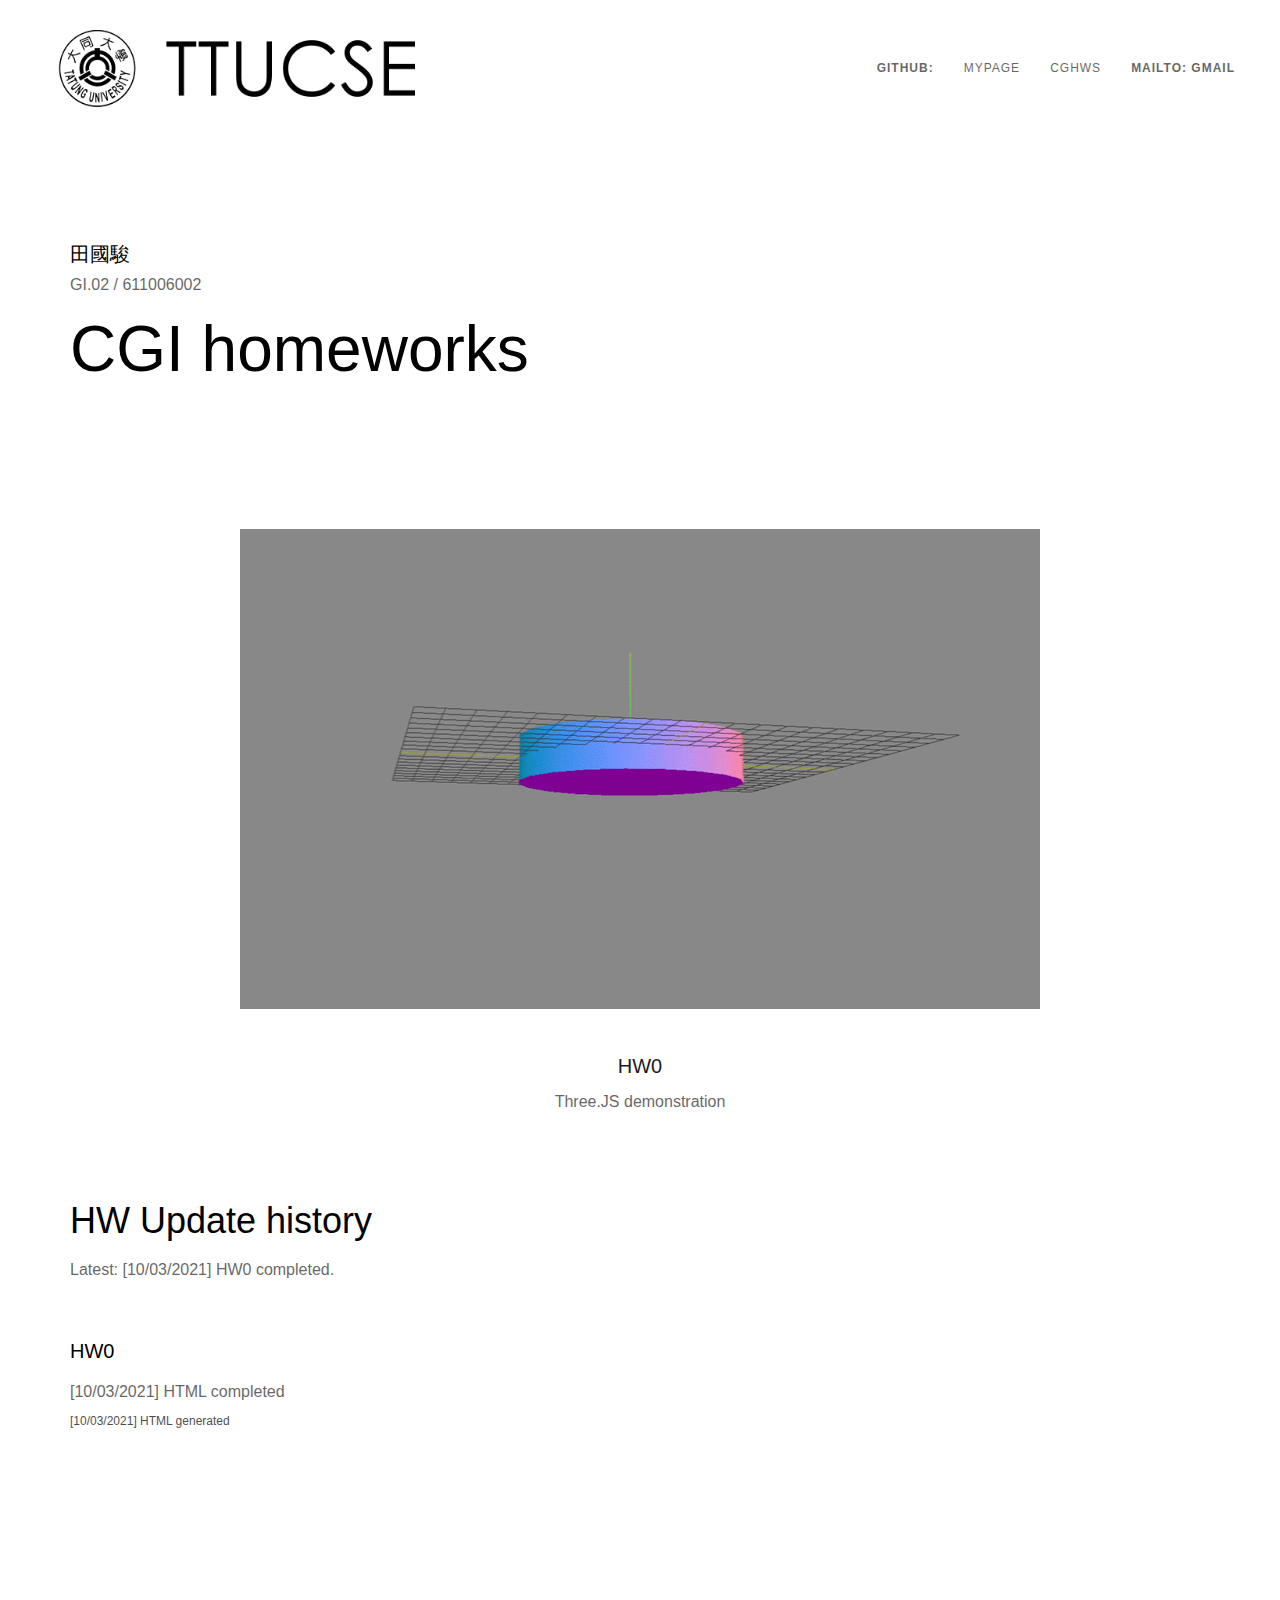
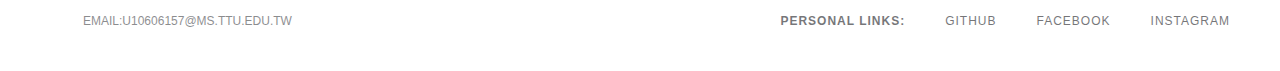
==== index.html @ 0b212220 "testing → demonstration" ====
<!DOCTYPE html>
<html>

<head>
<meta http-equiv="Content-Type" content="text/html; charset=UTF-8">
<style>.wf-force-outline-none[tabindex="-1"]:focus{outline:none;}</style>
<title>CGhws autumn 2021</title>
<link href="./index_files/cgi-3d2c08.webflow.00d6ffc00.css" rel="stylesheet" type="text/css">
<script src="./index_files/webfont.js.下載" type="text/javascript"></script>
<link rel="stylesheet" href="./index_files/css" media="all">

<script type="text/javascript">WebFont.load({  google: {    families: ["Montserrat:100,100italic,200,200italic,300,300italic,400,400italic,500,500italic,600,600italic,700,700italic,800,800italic,900,900italic"]  }});</script>
<!--[if lt IE 9]><script src="https://cdnjs.cloudflare.com/ajax/libs/html5shiv/3.7.3/html5shiv.min.js" type="text/javascript"></script><![endif]-->
<script type="text/javascript">!function(o,c){var n=c.documentElement,t=" w-mod-";n.className+=t+"js",("ontouchstart"in o||o.DocumentTouch&&c instanceof DocumentTouch)&&(n.className+=t+"touch")}(window,document);</script>

<link href="./index_files/logo2.png" rel="shortcut icon" type="image/x-icon">
<link href="./index_files/logo2.png" rel="apple-touch-icon">

</head>

<body class="body">
<div data-collapse="medium" data-animation="default" data-duration="400" data-easing="ease" data-easing2="ease" role="banner" class="navigation w-nav">
<div class="navigation-items">
<a aria-current="page" class="logo-link w-nav-brand w--current" aria-label="home">
<img src="./index_files/61593cf4c8caa127d2fb050c_unnamed.png" width="400" sizes="(max-width: 479px) 100vw, (max-width: 767px) 83vw, 400px" alt="" class="logo-image">
</a>
<div class="navigation-wrap">
<nav role="navigation" class="navigation-items w-nav-menu">
<a href="https://github.com/" class="navigation-item w-nav-link"><b>Github:</b></a>
<a href="https://github.com/TLExpress" class="navigation-item w-nav-link">Mypage</a>
<a href="https://github.com/TLExpress/CGhws/" class="navigation-item w-nav-link">CGhws</a>
<a href="mailto:u10606157@ms.ttu.edu.tw?subject=Issues%20of%20CGhws" class="navigation-item w-nav-link"><b>Mailto: Gmail</b></a>
</nav>
<div class="menu-button w-nav-button" style="-webkit-user-select: text;" aria-label="menu" role="button" tabindex="0" aria-controls="w-nav-overlay-0" aria-haspopup="menu" aria-expanded="false">
<img src="./index_files/6159295193bb55c94da34b27_menu-icon.png" width="22" alt="" class="menu-icon"></div></div></div><div class="w-nav-overlay" data-wf-ignore="" id="w-nav-overlay-0"></div></div><div class="section"><div class="container"><div class="intro-wrap"><div class="name-text">田國駿</div><div class="paragraph-light">GI.02 / 611006002</div><h1 class="heading-jumbo">CGI homeworks</h1></div></div></div><div class="section"><div id="works-grid" class="w-layout-grid works-grid"><div id="w-node-dff26f68-5731-3efa-d3dd-8f65c72d8fa5-82a34b1a" class="div-block"><a href="./hw0/" target="_blank" class="work-image cc-work-1 w-inline-block"></a><div class="work-description"><a href="./hw0/" target="_blank" class="project-name-link">HW0<br></a><div class="paragraph-light">Three.JS demonstration</div></div></div></div><div class="container"><div class="carrer-headline-wrap"><h2>HW Update history</h2><p class="paragraph-light">Latest: [10/03/2021] HW0 completed.</p></div><div class="w-layout-grid work-experience-grid"><div id="w-node-dff26f68-5731-3efa-d3dd-8f65c72d8fc9-82a34b1a" class="work-position-wrap"><div class="position-name-text">HW0</div><div class="paragraph-light cc-position-name">[10/03/2021] HTML completed</div><div class="paragraph-tiny cc-paragraph-tiny-light">[10/03/2021] HTML generated<br></div></div></div></div></div><div class="footer-wrap"><div><a href="mailto:u10606157@ms.ttu.edu.tw?subject=Issues%20of%20CGhws" target="_blank" class="webflow-link w-inline-block"><img src="https://uploads-ssl.webflow.com/6159295093bb554d1da34b16/615936a85c0410e6ef37b19b_75636008_3044413895666193_5035306169352385937_n.png" width="25" alt="" class="webflow-logo-tiny"><div class="paragraph-tiny">Email:u10606157@ms.ttu.edu.tw</div></a></div><div class="footer-links"><a target="_blank" class="footer-item"><b>Personal Links:</b></a><a href="https://github.com/TLExpress/" target="_blank" class="footer-item">Github</a><a href="https://www.facebook.com/tttlex/" target="_blank" class="footer-item">Facebook</a><a href="https://www.instagram.com/tttlexp/" target="_blank" class="footer-item">Instagram</a></div></div><script src="https://d3e54v103j8qbb.cloudfront.net/js/jquery-3.5.1.min.dc5e7f18c8.js?site=6159295093bb554d1da34b16" type="text/javascript" integrity="sha256-9/aliU8dGd2tb6OSsuzixeV4y/faTqgFtohetphbbj0=" crossorigin="anonymous"></script><script src="https://uploads-ssl.webflow.com/6159295093bb554d1da34b16/js/webflow.b418536c3.js" type="text/javascript"></script><!--[if lte IE 9]><script src="//cdnjs.cloudflare.com/ajax/libs/placeholders/3.0.2/placeholders.min.js"></script><![endif]-->
</body></html>
---- index_files/cgi-3d2c08.webflow.00d6ffc00.css ----
/* Generated on: Sun Oct 03 2021 07:37:22 GMT+0000 (Coordinated Universal Time) */
/* ==========================================================================
   normalize.css v3.0.3 | MIT License | github.com/necolas/normalize.css 
   ========================================================================== */
/*! normalize.css v3.0.3 | MIT License | github.com/necolas/normalize.css */html{font-family:sans-serif;-ms-text-size-adjust:100%;-webkit-text-size-adjust:100%}body{margin:0}article,aside,details,figcaption,figure,footer,header,hgroup,main,menu,nav,section,summary{display:block}audio,canvas,progress,video{display:inline-block;vertical-align:baseline}audio:not([controls]){display:none;height:0}[hidden],template{display:none}a{background-color:transparent}a:active,a:hover{outline:0}abbr[title]{border-bottom:1px dotted}b,strong{font-weight:bold}dfn{font-style:italic}h1{font-size:2em;margin:.67em 0}mark{background:#ff0;color:#000}small{font-size:80%}sub,sup{font-size:75%;line-height:0;position:relative;vertical-align:baseline}sup{top:-0.5em}sub{bottom:-0.25em}img{border:0}svg:not(:root){overflow:hidden}figure{margin:1em 40px}hr{box-sizing:content-box;height:0}pre{overflow:auto}code,kbd,pre,samp{font-family:monospace,monospace;font-size:1em}button,input,optgroup,select,textarea{color:inherit;font:inherit;margin:0}button{overflow:visible}button,select{text-transform:none}button,html input[type="button"],input[type="reset"]{-webkit-appearance:button;cursor:pointer}button[disabled],html input[disabled]{cursor:default}button::-moz-focus-inner,input::-moz-focus-inner{border:0;padding:0}input{line-height:normal}input[type="checkbox"],input[type="radio"]{box-sizing:border-box;padding:0}input[type="number"]::-webkit-inner-spin-button,input[type="number"]::-webkit-outer-spin-button{height:auto}input[type="search"]{-webkit-appearance:none}input[type="search"]::-webkit-search-cancel-button,input[type="search"]::-webkit-search-decoration{-webkit-appearance:none}fieldset{border:1px solid #c0c0c0;margin:0 2px;padding:.35em .625em .75em}legend{border:0;padding:0}textarea{overflow:auto}optgroup{font-weight:bold}table{border-collapse:collapse;border-spacing:0}td,th{padding:0}

/* ==========================================================================
   Start of base Webflow CSS - If you're looking for some ultra-clean CSS, skip the boilerplate and see the unminified code below.
   ========================================================================== */
@font-face{font-family:'webflow-icons';src:url("[data-uri]") format('truetype');font-weight:normal;font-style:normal}[class^="w-icon-"],[class*=" w-icon-"]{font-family:'webflow-icons' !important;speak:none;font-style:normal;font-weight:normal;font-variant:normal;text-transform:none;line-height:1;-webkit-font-smoothing:antialiased;-moz-osx-font-smoothing:grayscale}.w-icon-slider-right:before{content:"\e600"}.w-icon-slider-left:before{content:"\e601"}.w-icon-nav-menu:before{content:"\e602"}.w-icon-arrow-down:before,.w-icon-dropdown-toggle:before{content:"\e603"}.w-icon-file-upload-remove:before{content:"\e900"}.w-icon-file-upload-icon:before{content:"\e903"}*{-webkit-box-sizing:border-box;-moz-box-sizing:border-box;box-sizing:border-box}html{height:100%}body{margin:0;min-height:100%;background-color:#fff;font-family:Arial,sans-serif;font-size:14px;line-height:20px;color:#333}img{max-width:100%;vertical-align:middle;display:inline-block}html.w-mod-touch *{background-attachment:scroll !important}.w-block{display:block}.w-inline-block{max-width:100%;display:inline-block}.w-clearfix:before,.w-clearfix:after{content:" ";display:table;grid-column-start:1;grid-row-start:1;grid-column-end:2;grid-row-end:2}.w-clearfix:after{clear:both}.w-hidden{display:none}.w-button{display:inline-block;padding:9px 15px;background-color:#3898EC;color:white;border:0;line-height:inherit;text-decoration:none;cursor:pointer;border-radius:0}input.w-button{-webkit-appearance:button}html[data-w-dynpage] [data-w-cloak]{color:transparent !important}.w-webflow-badge,.w-webflow-badge *{position:static;left:auto;top:auto;right:auto;bottom:auto;z-index:auto;display:block;visibility:visible;overflow:visible;overflow-x:visible;overflow-y:visible;box-sizing:border-box;width:auto;height:auto;max-height:none;max-width:none;min-height:0;min-width:0;margin:0;padding:0;float:none;clear:none;border:0 none transparent;border-radius:0;background:none;background-image:none;background-position:0 0;background-size:auto auto;background-repeat:repeat;background-origin:padding-box;background-clip:border-box;background-attachment:scroll;background-color:transparent;box-shadow:none;opacity:1;transform:none;transition:none;direction:ltr;font-family:inherit;font-weight:inherit;color:inherit;font-size:inherit;line-height:inherit;font-style:inherit;font-variant:inherit;text-align:inherit;letter-spacing:inherit;text-decoration:inherit;text-indent:0;text-transform:inherit;list-style-type:disc;text-shadow:none;font-smoothing:auto;vertical-align:baseline;cursor:inherit;white-space:inherit;word-break:normal;word-spacing:normal;word-wrap:normal}.w-webflow-badge{position:fixed !important;display:inline-block !important;visibility:visible !important;z-index:2147483647 !important;top:auto !important;right:12px !important;bottom:12px !important;left:auto !important;color:#AAADB0 !important;background-color:#fff !important;border-radius:3px !important;padding:6px 8px 6px 6px !important;font-size:12px !important;opacity:1 !important;line-height:14px !important;text-decoration:none !important;transform:none !important;margin:0 !important;width:auto !important;height:auto !important;overflow:visible !important;white-space:nowrap;box-shadow:0 0 0 1px rgba(0,0,0,0.1),0 1px 3px rgba(0,0,0,0.1);cursor:pointer}.w-webflow-badge>img{display:inline-block !important;visibility:visible !important;opacity:1 !important;vertical-align:middle !important}h1,h2,h3,h4,h5,h6{font-weight:bold;margin-bottom:10px}h1{font-size:38px;line-height:44px;margin-top:20px}h2{font-size:32px;line-height:36px;margin-top:20px}h3{font-size:24px;line-height:30px;margin-top:20px}h4{font-size:18px;line-height:24px;margin-top:10px}h5{font-size:14px;line-height:20px;margin-top:10px}h6{font-size:12px;line-height:18px;margin-top:10px}p{margin-top:0;margin-bottom:10px}blockquote{margin:0 0 10px 0;padding:10px 20px;border-left:5px solid #E2E2E2;font-size:18px;line-height:22px}figure{margin:0;margin-bottom:10px}figcaption{margin-top:5px;text-align:center}ul,ol{margin-top:0;margin-bottom:10px;padding-left:40px}.w-list-unstyled{padding-left:0;list-style:none}.w-embed:before,.w-embed:after{content:" ";display:table;grid-column-start:1;grid-row-start:1;grid-column-end:2;grid-row-end:2}.w-embed:after{clear:both}.w-video{width:100%;position:relative;padding:0}.w-video iframe,.w-video object,.w-video embed{position:absolute;top:0;left:0;width:100%;height:100%}fieldset{padding:0;margin:0;border:0}button,html input[type="button"],input[type="reset"]{border:0;cursor:pointer;-webkit-appearance:button}.w-form{margin:0 0 15px}.w-form-done{display:none;padding:20px;text-align:center;background-color:#dddddd}.w-form-fail{display:none;margin-top:10px;padding:10px;background-color:#ffdede}label{display:block;margin-bottom:5px;font-weight:bold}.w-input,.w-select{display:block;width:100%;height:38px;padding:8px 12px;margin-bottom:10px;font-size:14px;line-height:1.42857143;color:#333333;vertical-align:middle;background-color:#ffffff;border:1px solid #cccccc}.w-input:-moz-placeholder,.w-select:-moz-placeholder{color:#999}.w-input::-moz-placeholder,.w-select::-moz-placeholder{color:#999;opacity:1}.w-input:-ms-input-placeholder,.w-select:-ms-input-placeholder{color:#999}.w-input::-webkit-input-placeholder,.w-select::-webkit-input-placeholder{color:#999}.w-input:focus,.w-select:focus{border-color:#3898EC;outline:0}.w-input[disabled],.w-select[disabled],.w-input[readonly],.w-select[readonly],fieldset[disabled] .w-input,fieldset[disabled] .w-select{cursor:not-allowed;background-color:#eeeeee}textarea.w-input,textarea.w-select{height:auto}.w-select{background-color:#f3f3f3}.w-select[multiple]{height:auto}.w-form-label{display:inline-block;cursor:pointer;font-weight:normal;margin-bottom:0}.w-radio{display:block;margin-bottom:5px;padding-left:20px}.w-radio:before,.w-radio:after{content:" ";display:table;grid-column-start:1;grid-row-start:1;grid-column-end:2;grid-row-end:2}.w-radio:after{clear:both}.w-radio-input{margin:4px 0 0;margin-top:1px \9;line-height:normal;float:left;margin-left:-20px}.w-radio-input{margin-top:3px}.w-file-upload{display:block;margin-bottom:10px}.w-file-upload-input{width:.1px;height:.1px;opacity:0;overflow:hidden;position:absolute;z-index:-100}.w-file-upload-default,.w-file-upload-uploading,.w-file-upload-success{display:inline-block;color:#333333}.w-file-upload-error{display:block;margin-top:10px}.w-file-upload-default.w-hidden,.w-file-upload-uploading.w-hidden,.w-file-upload-error.w-hidden,.w-file-upload-success.w-hidden{display:none}.w-file-upload-uploading-btn{display:flex;font-size:14px;font-weight:normal;cursor:pointer;margin:0;padding:8px 12px;border:1px solid #cccccc;background-color:#fafafa}.w-file-upload-file{display:flex;flex-grow:1;justify-content:space-between;margin:0;padding:8px 9px 8px 11px;border:1px solid #cccccc;background-color:#fafafa}.w-file-upload-file-name{font-size:14px;font-weight:normal;display:block}.w-file-remove-link{margin-top:3px;margin-left:10px;width:auto;height:auto;padding:3px;display:block;cursor:pointer}.w-icon-file-upload-remove{margin:auto;font-size:10px}.w-file-upload-error-msg{display:inline-block;color:#ea384c;padding:2px 0}.w-file-upload-info{display:inline-block;line-height:38px;padding:0 12px}.w-file-upload-label{display:inline-block;font-size:14px;font-weight:normal;cursor:pointer;margin:0;padding:8px 12px;border:1px solid #cccccc;background-color:#fafafa}.w-icon-file-upload-icon,.w-icon-file-upload-uploading{display:inline-block;margin-right:8px;width:20px}.w-icon-file-upload-uploading{height:20px}.w-container{margin-left:auto;margin-right:auto;max-width:940px}.w-container:before,.w-container:after{content:" ";display:table;grid-column-start:1;grid-row-start:1;grid-column-end:2;grid-row-end:2}.w-container:after{clear:both}.w-container .w-row{margin-left:-10px;margin-right:-10px}.w-row:before,.w-row:after{content:" ";display:table;grid-column-start:1;grid-row-start:1;grid-column-end:2;grid-row-end:2}.w-row:after{clear:both}.w-row .w-row{margin-left:0;margin-right:0}.w-col{position:relative;float:left;width:100%;min-height:1px;padding-left:10px;padding-right:10px}.w-col .w-col{padding-left:0;padding-right:0}.w-col-1{width:8.33333333%}.w-col-2{width:16.66666667%}.w-col-3{width:25%}.w-col-4{width:33.33333333%}.w-col-5{width:41.66666667%}.w-col-6{width:50%}.w-col-7{width:58.33333333%}.w-col-8{width:66.66666667%}.w-col-9{width:75%}.w-col-10{width:83.33333333%}.w-col-11{width:91.66666667%}.w-col-12{width:100%}.w-hidden-main{display:none !important}@media screen and (max-width:991px){.w-container{max-width:728px}.w-hidden-main{display:inherit !important}.w-hidden-medium{display:none !important}.w-col-medium-1{width:8.33333333%}.w-col-medium-2{width:16.66666667%}.w-col-medium-3{width:25%}.w-col-medium-4{width:33.33333333%}.w-col-medium-5{width:41.66666667%}.w-col-medium-6{width:50%}.w-col-medium-7{width:58.33333333%}.w-col-medium-8{width:66.66666667%}.w-col-medium-9{width:75%}.w-col-medium-10{width:83.33333333%}.w-col-medium-11{width:91.66666667%}.w-col-medium-12{width:100%}.w-col-stack{width:100%;left:auto;right:auto}}@media screen and (max-width:767px){.w-hidden-main{display:inherit !important}.w-hidden-medium{display:inherit !important}.w-hidden-small{display:none !important}.w-row,.w-container .w-row{margin-left:0;margin-right:0}.w-col{width:100%;left:auto;right:auto}.w-col-small-1{width:8.33333333%}.w-col-small-2{width:16.66666667%}.w-col-small-3{width:25%}.w-col-small-4{width:33.33333333%}.w-col-small-5{width:41.66666667%}.w-col-small-6{width:50%}.w-col-small-7{width:58.33333333%}.w-col-small-8{width:66.66666667%}.w-col-small-9{width:75%}.w-col-small-10{width:83.33333333%}.w-col-small-11{width:91.66666667%}.w-col-small-12{width:100%}}@media screen and (max-width:479px){.w-container{max-width:none}.w-hidden-main{display:inherit !important}.w-hidden-medium{display:inherit !important}.w-hidden-small{display:inherit !important}.w-hidden-tiny{display:none !important}.w-col{width:100%}.w-col-tiny-1{width:8.33333333%}.w-col-tiny-2{width:16.66666667%}.w-col-tiny-3{width:25%}.w-col-tiny-4{width:33.33333333%}.w-col-tiny-5{width:41.66666667%}.w-col-tiny-6{width:50%}.w-col-tiny-7{width:58.33333333%}.w-col-tiny-8{width:66.66666667%}.w-col-tiny-9{width:75%}.w-col-tiny-10{width:83.33333333%}.w-col-tiny-11{width:91.66666667%}.w-col-tiny-12{width:100%}}.w-widget{position:relative}.w-widget-map{width:100%;height:400px}.w-widget-map label{width:auto;display:inline}.w-widget-map img{max-width:inherit}.w-widget-map .gm-style-iw{text-align:center}.w-widget-map .gm-style-iw>button{display:none !important}.w-widget-twitter{overflow:hidden}.w-widget-twitter-count-shim{display:inline-block;vertical-align:top;position:relative;width:28px;height:20px;text-align:center;background:white;border:#758696 solid 1px;border-radius:3px}.w-widget-twitter-count-shim *{pointer-events:none;-webkit-user-select:none;-moz-user-select:none;-ms-user-select:none;user-select:none}.w-widget-twitter-count-shim .w-widget-twitter-count-inner{position:relative;font-size:15px;line-height:12px;text-align:center;color:#999;font-family:serif}.w-widget-twitter-count-shim .w-widget-twitter-count-clear{position:relative;display:block}.w-widget-twitter-count-shim.w--large{width:36px;height:28px}.w-widget-twitter-count-shim.w--large .w-widget-twitter-count-inner{font-size:18px;line-height:18px}.w-widget-twitter-count-shim:not(.w--vertical){margin-left:5px;margin-right:8px}.w-widget-twitter-count-shim:not(.w--vertical).w--large{margin-left:6px}.w-widget-twitter-count-shim:not(.w--vertical):before,.w-widget-twitter-count-shim:not(.w--vertical):after{top:50%;left:0;border:solid transparent;content:" ";height:0;width:0;position:absolute;pointer-events:none}.w-widget-twitter-count-shim:not(.w--vertical):before{border-color:rgba(117,134,150,0);border-right-color:#5d6c7b;border-width:4px;margin-left:-9px;margin-top:-4px}.w-widget-twitter-count-shim:not(.w--vertical).w--large:before{border-width:5px;margin-left:-10px;margin-top:-5px}.w-widget-twitter-count-shim:not(.w--vertical):after{border-color:rgba(255,255,255,0);border-right-color:white;border-width:4px;margin-left:-8px;margin-top:-4px}.w-widget-twitter-count-shim:not(.w--vertical).w--large:after{border-width:5px;margin-left:-9px;margin-top:-5px}.w-widget-twitter-count-shim.w--vertical{width:61px;height:33px;margin-bottom:8px}.w-widget-twitter-count-shim.w--vertical:before,.w-widget-twitter-count-shim.w--vertical:after{top:100%;left:50%;border:solid transparent;content:" ";height:0;width:0;position:absolute;pointer-events:none}.w-widget-twitter-count-shim.w--vertical:before{border-color:rgba(117,134,150,0);border-top-color:#5d6c7b;border-width:5px;margin-left:-5px}.w-widget-twitter-count-shim.w--vertical:after{border-color:rgba(255,255,255,0);border-top-color:white;border-width:4px;margin-left:-4px}.w-widget-twitter-count-shim.w--vertical .w-widget-twitter-count-inner{font-size:18px;line-height:22px}.w-widget-twitter-count-shim.w--vertical.w--large{width:76px}.w-widget-gplus{overflow:hidden}.w-background-video{position:relative;overflow:hidden;height:500px;color:white}.w-background-video>video{background-size:cover;background-position:50% 50%;position:absolute;margin:auto;width:100%;height:100%;right:-100%;bottom:-100%;top:-100%;left:-100%;object-fit:cover;z-index:-100}.w-background-video>video::-webkit-media-controls-start-playback-button{display:none !important;-webkit-appearance:none}.w-slider{position:relative;height:300px;text-align:center;background:#dddddd;clear:both;-webkit-tap-highlight-color:rgba(0,0,0,0);tap-highlight-color:rgba(0,0,0,0)}.w-slider-mask{position:relative;display:block;overflow:hidden;z-index:1;left:0;right:0;height:100%;white-space:nowrap}.w-slide{position:relative;display:inline-block;vertical-align:top;width:100%;height:100%;white-space:normal;text-align:left}.w-slider-nav{position:absolute;z-index:2;top:auto;right:0;bottom:0;left:0;margin:auto;padding-top:10px;height:40px;text-align:center;-webkit-tap-highlight-color:rgba(0,0,0,0);tap-highlight-color:rgba(0,0,0,0)}.w-slider-nav.w-round>div{border-radius:100%}.w-slider-nav.w-num>div{width:auto;height:auto;padding:.2em .5em;font-size:inherit;line-height:inherit}.w-slider-nav.w-shadow>div{box-shadow:0 0 3px rgba(51,51,51,0.4)}.w-slider-nav-invert{color:#fff}.w-slider-nav-invert>div{background-color:rgba(34,34,34,0.4)}.w-slider-nav-invert>div.w-active{background-color:#222}.w-slider-dot{position:relative;display:inline-block;width:1em;height:1em;background-color:rgba(255,255,255,0.4);cursor:pointer;margin:0 3px .5em;transition:background-color 100ms,color 100ms}.w-slider-dot.w-active{background-color:#fff}.w-slider-dot:focus{outline:none;box-shadow:0 0 0 2px #fff}.w-slider-dot:focus.w-active{box-shadow:none}.w-slider-arrow-left,.w-slider-arrow-right{position:absolute;width:80px;top:0;right:0;bottom:0;left:0;margin:auto;cursor:pointer;overflow:hidden;color:white;font-size:40px;-webkit-tap-highlight-color:rgba(0,0,0,0);tap-highlight-color:rgba(0,0,0,0);-webkit-user-select:none;-moz-user-select:none;-ms-user-select:none;user-select:none}.w-slider-arrow-left [class^='w-icon-'],.w-slider-arrow-right [class^='w-icon-'],.w-slider-arrow-left [class*=' w-icon-'],.w-slider-arrow-right [class*=' w-icon-']{position:absolute}.w-slider-arrow-left:focus,.w-slider-arrow-right:focus{outline:0}.w-slider-arrow-left{z-index:3;right:auto}.w-slider-arrow-right{z-index:4;left:auto}.w-icon-slider-left,.w-icon-slider-right{top:0;right:0;bottom:0;left:0;margin:auto;width:1em;height:1em}.w-slider-aria-label{border:0;clip:rect(0 0 0 0);height:1px;margin:-1px;overflow:hidden;padding:0;position:absolute;width:1px}.w-slider-force-show{display:block !important}.w-dropdown{display:inline-block;position:relative;text-align:left;margin-left:auto;margin-right:auto;z-index:900}.w-dropdown-btn,.w-dropdown-toggle,.w-dropdown-link{position:relative;vertical-align:top;text-decoration:none;color:#222222;padding:20px;text-align:left;margin-left:auto;margin-right:auto;white-space:nowrap}.w-dropdown-toggle{-webkit-user-select:none;-moz-user-select:none;-ms-user-select:none;user-select:none;display:inline-block;cursor:pointer;padding-right:40px}.w-dropdown-toggle:focus{outline:0}.w-icon-dropdown-toggle{position:absolute;top:0;right:0;bottom:0;margin:auto;margin-right:20px;width:1em;height:1em}.w-dropdown-list{position:absolute;background:#dddddd;display:none;min-width:100%}.w-dropdown-list.w--open{display:block}.w-dropdown-link{padding:10px 20px;display:block;color:#222222}.w-dropdown-link.w--current{color:#0082f3}.w-dropdown-link:focus{outline:0}@media screen and (max-width:767px){.w-nav-brand{padding-left:10px}}.w-lightbox-backdrop{color:#000;cursor:auto;font-family:serif;font-size:medium;font-style:normal;font-variant:normal;font-weight:normal;letter-spacing:normal;line-height:normal;list-style:disc;text-align:start;text-indent:0;text-shadow:none;text-transform:none;visibility:visible;white-space:normal;word-break:normal;word-spacing:normal;word-wrap:normal;position:fixed;top:0;right:0;bottom:0;left:0;color:#fff;font-family:"Helvetica Neue",Helvetica,Ubuntu,"Segoe UI",Verdana,sans-serif;font-size:17px;line-height:1.2;font-weight:300;text-align:center;background:rgba(0,0,0,0.9);z-index:2000;outline:0;opacity:0;-webkit-user-select:none;-moz-user-select:none;-ms-user-select:none;-webkit-tap-highlight-color:transparent;-webkit-transform:translate(0, 0)}.w-lightbox-backdrop,.w-lightbox-container{height:100%;overflow:auto;-webkit-overflow-scrolling:touch}.w-lightbox-content{position:relative;height:100vh;overflow:hidden}.w-lightbox-view{position:absolute;width:100vw;height:100vh;opacity:0}.w-lightbox-view:before{content:"";height:100vh}.w-lightbox-group,.w-lightbox-group .w-lightbox-view,.w-lightbox-group .w-lightbox-view:before{height:86vh}.w-lightbox-frame,.w-lightbox-view:before{display:inline-block;vertical-align:middle}.w-lightbox-figure{position:relative;margin:0}.w-lightbox-group .w-lightbox-figure{cursor:pointer}.w-lightbox-img{width:auto;height:auto;max-width:none}.w-lightbox-image{display:block;float:none;max-width:100vw;max-height:100vh}.w-lightbox-group .w-lightbox-image{max-height:86vh}.w-lightbox-caption{position:absolute;right:0;bottom:0;left:0;padding:.5em 1em;background:rgba(0,0,0,0.4);text-align:left;text-overflow:ellipsis;white-space:nowrap;overflow:hidden}.w-lightbox-embed{position:absolute;top:0;right:0;bottom:0;left:0;width:100%;height:100%}.w-lightbox-control{position:absolute;top:0;width:4em;background-size:24px;background-repeat:no-repeat;background-position:center;cursor:pointer;-webkit-transition:all .3s;transition:all .3s}.w-lightbox-left{display:none;bottom:0;left:0;background-image:url("[data-uri]")}.w-lightbox-right{display:none;right:0;bottom:0;background-image:url("[data-uri]")}.w-lightbox-close{right:0;height:2.6em;background-image:url("[data-uri]");background-size:18px}.w-lightbox-strip{position:absolute;bottom:0;left:0;right:0;padding:0 1vh;line-height:0;white-space:nowrap;overflow-x:auto;overflow-y:hidden}.w-lightbox-item{display:inline-block;width:10vh;padding:2vh 1vh;box-sizing:content-box;cursor:pointer;-webkit-transform:translate3d(0, 0, 0)}.w-lightbox-active{opacity:.3}.w-lightbox-thumbnail{position:relative;height:10vh;background:#222;overflow:hidden}.w-lightbox-thumbnail-image{position:absolute;top:0;left:0}.w-lightbox-thumbnail .w-lightbox-tall{top:50%;width:100%;-webkit-transform:translate(0, -50%);-ms-transform:translate(0, -50%);transform:translate(0, -50%)}.w-lightbox-thumbnail .w-lightbox-wide{left:50%;height:100%;-webkit-transform:translate(-50%, 0);-ms-transform:translate(-50%, 0);transform:translate(-50%, 0)}.w-lightbox-spinner{position:absolute;top:50%;left:50%;box-sizing:border-box;width:40px;height:40px;margin-top:-20px;margin-left:-20px;border:5px solid rgba(0,0,0,0.4);border-radius:50%;-webkit-animation:spin .8s infinite linear;animation:spin .8s infinite linear}.w-lightbox-spinner:after{content:"";position:absolute;top:-4px;right:-4px;bottom:-4px;left:-4px;border:3px solid transparent;border-bottom-color:#fff;border-radius:50%}.w-lightbox-hide{display:none}.w-lightbox-noscroll{overflow:hidden}@media (min-width:768px){.w-lightbox-content{height:96vh;margin-top:2vh}.w-lightbox-view,.w-lightbox-view:before{height:96vh}.w-lightbox-group,.w-lightbox-group .w-lightbox-view,.w-lightbox-group .w-lightbox-view:before{height:84vh}.w-lightbox-image{max-width:96vw;max-height:96vh}.w-lightbox-group .w-lightbox-image{max-width:82.3vw;max-height:84vh}.w-lightbox-left,.w-lightbox-right{display:block;opacity:.5}.w-lightbox-close{opacity:.8}.w-lightbox-control:hover{opacity:1}}.w-lightbox-inactive,.w-lightbox-inactive:hover{opacity:0}.w-richtext:before,.w-richtext:after{content:" ";display:table;grid-column-start:1;grid-row-start:1;grid-column-end:2;grid-row-end:2}.w-richtext:after{clear:both}.w-richtext[contenteditable="true"]:before,.w-richtext[contenteditable="true"]:after{white-space:initial}.w-richtext ol,.w-richtext ul{overflow:hidden}.w-richtext .w-richtext-figure-selected.w-richtext-figure-type-video div:after,.w-richtext .w-richtext-figure-selected[data-rt-type="video"] div:after{outline:2px solid #2895f7}.w-richtext .w-richtext-figure-selected.w-richtext-figure-type-image div,.w-richtext .w-richtext-figure-selected[data-rt-type="image"] div{outline:2px solid #2895f7}.w-richtext figure.w-richtext-figure-type-video>div:after,.w-richtext figure[data-rt-type="video"]>div:after{content:'';position:absolute;display:none;left:0;top:0;right:0;bottom:0}.w-richtext figure{position:relative;max-width:60%}.w-richtext figure>div:before{cursor:default !important}.w-richtext figure img{width:100%}.w-richtext figure figcaption.w-richtext-figcaption-placeholder{opacity:.6}.w-richtext figure div{font-size:0;color:transparent}.w-richtext figure.w-richtext-figure-type-image,.w-richtext figure[data-rt-type="image"]{display:table}.w-richtext figure.w-richtext-figure-type-image>div,.w-richtext figure[data-rt-type="image"]>div{display:inline-block}.w-richtext figure.w-richtext-figure-type-image>figcaption,.w-richtext figure[data-rt-type="image"]>figcaption{display:table-caption;caption-side:bottom}.w-richtext figure.w-richtext-figure-type-video,.w-richtext figure[data-rt-type="video"]{width:60%;height:0}.w-richtext figure.w-richtext-figure-type-video iframe,.w-richtext figure[data-rt-type="video"] iframe{position:absolute;top:0;left:0;width:100%;height:100%}.w-richtext figure.w-richtext-figure-type-video>div,.w-richtext figure[data-rt-type="video"]>div{width:100%}.w-richtext figure.w-richtext-align-center{margin-right:auto;margin-left:auto;clear:both}.w-richtext figure.w-richtext-align-center.w-richtext-figure-type-image>div,.w-richtext figure.w-richtext-align-center[data-rt-type="image"]>div{max-width:100%}.w-richtext figure.w-richtext-align-normal{clear:both}.w-richtext figure.w-richtext-align-fullwidth{width:100%;max-width:100%;text-align:center;clear:both;display:block;margin-right:auto;margin-left:auto}.w-richtext figure.w-richtext-align-fullwidth>div{display:inline-block;padding-bottom:inherit}.w-richtext figure.w-richtext-align-fullwidth>figcaption{display:block}.w-richtext figure.w-richtext-align-floatleft{float:left;margin-right:15px;clear:none}.w-richtext figure.w-richtext-align-floatright{float:right;margin-left:15px;clear:none}.w-nav{position:relative;background:#dddddd;z-index:1000}.w-nav:before,.w-nav:after{content:" ";display:table;grid-column-start:1;grid-row-start:1;grid-column-end:2;grid-row-end:2}.w-nav:after{clear:both}.w-nav-brand{position:relative;float:left;text-decoration:none;color:#333333}.w-nav-link{position:relative;display:inline-block;vertical-align:top;text-decoration:none;color:#222222;padding:20px;text-align:left;margin-left:auto;margin-right:auto}.w-nav-link.w--current{color:#0082f3}.w-nav-menu{position:relative;float:right}[data-nav-menu-open]{display:block !important;position:absolute;top:100%;left:0;right:0;background:#C8C8C8;text-align:center;overflow:visible;min-width:200px}.w--nav-link-open{display:block;position:relative}.w-nav-overlay{position:absolute;overflow:hidden;display:none;top:100%;left:0;right:0;width:100%}.w-nav-overlay [data-nav-menu-open]{top:0}.w-nav[data-animation="over-left"] .w-nav-overlay{width:auto}.w-nav[data-animation="over-left"] .w-nav-overlay,.w-nav[data-animation="over-left"] [data-nav-menu-open]{right:auto;z-index:1;top:0}.w-nav[data-animation="over-right"] .w-nav-overlay{width:auto}.w-nav[data-animation="over-right"] .w-nav-overlay,.w-nav[data-animation="over-right"] [data-nav-menu-open]{left:auto;z-index:1;top:0}.w-nav-button{position:relative;float:right;padding:18px;font-size:24px;display:none;cursor:pointer;-webkit-tap-highlight-color:rgba(0,0,0,0);tap-highlight-color:rgba(0,0,0,0);-webkit-user-select:none;-moz-user-select:none;-ms-user-select:none;user-select:none}.w-nav-button:focus{outline:0}.w-nav-button.w--open{background-color:#C8C8C8;color:white}.w-nav[data-collapse="all"] .w-nav-menu{display:none}.w-nav[data-collapse="all"] .w-nav-button{display:block}.w--nav-dropdown-open{display:block}.w--nav-dropdown-toggle-open{display:block}.w--nav-dropdown-list-open{position:static}@media screen and (max-width:991px){.w-nav[data-collapse="medium"] .w-nav-menu{display:none}.w-nav[data-collapse="medium"] .w-nav-button{display:block}}@media screen and (max-width:767px){.w-nav[data-collapse="small"] .w-nav-menu{display:none}.w-nav[data-collapse="small"] .w-nav-button{display:block}.w-nav-brand{padding-left:10px}}@media screen and (max-width:479px){.w-nav[data-collapse="tiny"] .w-nav-menu{display:none}.w-nav[data-collapse="tiny"] .w-nav-button{display:block}}.w-tabs{position:relative}.w-tabs:before,.w-tabs:after{content:" ";display:table;grid-column-start:1;grid-row-start:1;grid-column-end:2;grid-row-end:2}.w-tabs:after{clear:both}.w-tab-menu{position:relative}.w-tab-link{position:relative;display:inline-block;vertical-align:top;text-decoration:none;padding:9px 30px;text-align:left;cursor:pointer;color:#222222;background-color:#dddddd}.w-tab-link.w--current{background-color:#C8C8C8}.w-tab-link:focus{outline:0}.w-tab-content{position:relative;display:block;overflow:hidden}.w-tab-pane{position:relative;display:none}.w--tab-active{display:block}@media screen and (max-width:479px){.w-tab-link{display:block}}.w-ix-emptyfix:after{content:""}@keyframes spin{0%{transform:rotate(0deg)}100%{transform:rotate(360deg)}}.w-dyn-empty{padding:10px;background-color:#dddddd}.w-dyn-hide{display:none !important}.w-dyn-bind-empty{display:none !important}.w-condition-invisible{display:none !important}

/* ==========================================================================
   Start of custom Webflow CSS
   ========================================================================== */
.w-layout-grid {
  display: -ms-grid;
  display: grid;
  grid-auto-columns: 1fr;
  -ms-grid-columns: 1fr 1fr;
  grid-template-columns: 1fr 1fr;
  -ms-grid-rows: auto auto;
  grid-template-rows: auto auto;
  grid-row-gap: 16px;
  grid-column-gap: 16px;
}

body {
  font-family: Montserrat, sans-serif;
  color: #1a1b1f;
  font-size: 16px;
  line-height: 28px;
  font-weight: 400;
}

h1 {
  margin-top: 20px;
  margin-bottom: 15px;
  font-size: 44px;
  line-height: 62px;
  font-weight: 400;
}

h2 {
  margin-top: 10px;
  margin-bottom: 10px;
  font-size: 36px;
  line-height: 50px;
  font-weight: 400;
}

h3 {
  margin-top: 10px;
  margin-bottom: 10px;
  font-size: 30px;
  line-height: 46px;
  font-weight: 400;
}

h4 {
  margin-top: 10px;
  margin-bottom: 10px;
  font-size: 24px;
  line-height: 38px;
  font-weight: 400;
}

h5 {
  margin-top: 10px;
  margin-bottom: 10px;
  font-size: 20px;
  line-height: 34px;
  font-weight: 500;
}

h6 {
  margin-top: 10px;
  margin-bottom: 10px;
  font-size: 16px;
  line-height: 28px;
  font-weight: 500;
}

p {
  margin-bottom: 10px;
}

a {
  display: block;
  -webkit-transition: opacity 200ms ease;
  transition: opacity 200ms ease;
  color: #1a1b1f;
  text-decoration: underline;
}

a:hover {
  color: #32343a;
}

a:active {
  color: #43464d;
}

ul {
  margin-top: 20px;
  margin-bottom: 20px;
  padding-left: 40px;
  list-style-type: disc;
}

li {
  margin-bottom: 10px;
}

img {
  display: block;
}

label {
  margin-bottom: 10px;
  font-size: 12px;
  line-height: 20px;
  font-weight: 500;
  letter-spacing: 1px;
  text-transform: uppercase;
}

blockquote {
  margin-top: 25px;
  margin-bottom: 25px;
  padding: 15px 30px;
  border-left: 5px solid #e2e2e2;
  font-size: 20px;
  line-height: 34px;
}

figure {
  margin-top: 25px;
  padding-bottom: 20px;
}

figcaption {
  margin-top: 5px;
  opacity: 0.6;
  font-size: 14px;
  line-height: 26px;
  text-align: center;
}

.heading-jumbo-small {
  margin-top: 10px;
  margin-bottom: 15px;
  font-size: 36px;
  line-height: 50px;
  font-weight: 400;
  text-transform: none;
}

.styleguide-block {
  display: block;
  margin-top: 80px;
  margin-bottom: 80px;
  -webkit-box-orient: vertical;
  -webkit-box-direction: normal;
  -webkit-flex-direction: column;
  -ms-flex-direction: column;
  flex-direction: column;
  -webkit-box-align: center;
  -webkit-align-items: center;
  -ms-flex-align: center;
  align-items: center;
  text-align: left;
}

.heading-jumbo-tiny {
  margin-top: 10px;
  margin-bottom: 10px;
  font-size: 18px;
  line-height: 32px;
  font-weight: 500;
  text-transform: uppercase;
}

.rich-text {
  width: 70%;
  margin-right: auto;
  margin-bottom: 100px;
  margin-left: auto;
}

.rich-text p {
  margin-top: 15px;
  margin-bottom: 25px;
  opacity: 0.6;
}

.container {
  width: 100%;
  max-width: 1140px;
  margin-right: auto;
  margin-left: auto;
}

.styleguide-content-wrap {
  text-align: center;
}

.paragraph-small {
  font-size: 14px;
  line-height: 26px;
}

.styleguide-header-wrap {
  display: -webkit-box;
  display: -webkit-flex;
  display: -ms-flexbox;
  display: flex;
  height: 460px;
  padding: 30px;
  -webkit-box-orient: vertical;
  -webkit-box-direction: normal;
  -webkit-flex-direction: column;
  -ms-flex-direction: column;
  flex-direction: column;
  -webkit-box-pack: center;
  -webkit-justify-content: center;
  -ms-flex-pack: center;
  justify-content: center;
  -webkit-box-align: center;
  -webkit-align-items: center;
  -ms-flex-align: center;
  align-items: center;
  background-color: #1a1b1f;
  color: #fff;
  text-align: center;
}

.styleguide-button-wrap {
  margin-top: 10px;
  margin-bottom: 10px;
}

.heading-jumbo {
  margin-top: 10px;
  margin-bottom: 10px;
  font-size: 64px;
  line-height: 80px;
  text-transform: none;
}

.paragraph-tiny {
  font-size: 12px;
  line-height: 20px;
}

.paragraph-tiny.cc-paragraph-tiny-light {
  opacity: 0.7;
}

.label {
  margin-bottom: 10px;
  font-size: 12px;
  line-height: 20px;
  font-weight: 500;
  letter-spacing: 1px;
  text-transform: uppercase;
}

.label.cc-styleguide-label {
  margin-bottom: 25px;
}

.label.cc-speaking-label {
  margin-top: 20px;
  margin-bottom: 10px;
}

.label.cc-about-light {
  opacity: 0.6;
}

.paragraph-light {
  opacity: 0.6;
}

.paragraph-light.cc-position-name {
  margin-bottom: 5px;
}

.section {
  display: block;
  margin-right: 30px;
  margin-left: 30px;
  grid-auto-columns: 1fr;
  -ms-grid-columns: 1fr 1fr;
  grid-template-columns: 1fr 1fr;
  -ms-grid-rows: auto auto;
  grid-template-rows: auto auto;
}

.section.cc-contact {
  padding-right: 80px;
  padding-left: 80px;
  background-color: #f4f4f4;
}

.button {
  padding: 12px 25px;
  border-radius: 0px;
  background-color: #1a1b1f;
  -webkit-transition: background-color 400ms ease, opacity 400ms ease, color 400ms ease;
  transition: background-color 400ms ease, opacity 400ms ease, color 400ms ease;
  color: #fff;
  font-size: 12px;
  line-height: 20px;
  letter-spacing: 2px;
  text-decoration: none;
  text-transform: uppercase;
}

.button:hover {
  background-color: #32343a;
  color: #fff;
}

.button:active {
  background-color: #43464d;
}

.button.cc-jumbo-button {
  padding: 16px 35px;
  font-size: 14px;
  line-height: 26px;
}

.button.cc-white-button {
  padding: 16px 35px;
  background-color: #fff;
  color: #202020;
  font-size: 14px;
  line-height: 26px;
}

.button.cc-white-button:hover {
  background-color: hsla(0, 0%, 100%, 0.8);
}

.button.cc-white-button:active {
  background-color: hsla(0, 0%, 100%, 0.9);
}

.paragraph-bigger {
  margin-bottom: 10px;
  opacity: 1;
  font-size: 20px;
  line-height: 34px;
  font-weight: 400;
}

.paragraph-bigger.cc-bigger-light {
  opacity: 0.6;
}

.divider {
  height: 1px;
  background-color: #eee;
}

.logo-link {
  z-index: 1;
}

.logo-link:hover {
  opacity: 0.8;
}

.logo-link:active {
  opacity: 0.7;
}

.navigation-item {
  padding: 9px 15px;
  opacity: 0.6;
  color: #000;
  font-size: 12px;
  line-height: 20px;
  font-weight: 500;
  letter-spacing: 1px;
  text-transform: uppercase;
}

.navigation-item:hover {
  opacity: 0.9;
}

.navigation-item:active {
  opacity: 0.8;
}

.navigation-item.w--current {
  padding-left: 30px;
  opacity: 1;
  color: #1a1b1f;
  font-weight: 600;
}

.navigation-item.w--current:hover {
  opacity: 0.8;
  color: #32343a;
}

.navigation-item.w--current:active {
  opacity: 0.7;
  color: #32343a;
}

.navigation-items {
  display: -webkit-box;
  display: -webkit-flex;
  display: -ms-flexbox;
  display: flex;
  -webkit-box-pack: justify;
  -webkit-justify-content: space-between;
  -ms-flex-pack: justify;
  justify-content: space-between;
  -webkit-box-align: center;
  -webkit-align-items: center;
  -ms-flex-align: center;
  align-items: center;
  -webkit-box-flex: 1;
  -webkit-flex: 1;
  -ms-flex: 1;
  flex: 1;
}

.navigation {
  display: -webkit-box;
  display: -webkit-flex;
  display: -ms-flexbox;
  display: flex;
  padding: 30px 50px;
  -webkit-box-align: center;
  -webkit-align-items: center;
  -ms-flex-align: center;
  align-items: center;
  background-color: transparent;
}

.logo-image {
  display: block;
}

.navigation-wrap {
  display: -webkit-box;
  display: -webkit-flex;
  display: -ms-flexbox;
  display: flex;
  margin-right: -20px;
  -webkit-box-align: center;
  -webkit-align-items: center;
  -ms-flex-align: center;
  align-items: center;
}

.intro-wrap {
  margin-top: 100px;
  margin-bottom: 140px;
}

.name-text {
  font-size: 20px;
  line-height: 34px;
  font-weight: 400;
}

.position-name-text {
  margin-bottom: 10px;
  font-size: 20px;
  line-height: 34px;
  font-weight: 400;
  text-transform: none;
}

.work-description {
  display: -webkit-box;
  display: -webkit-flex;
  display: -ms-flexbox;
  display: flex;
  width: 100%;
  max-width: 800px;
  margin-left: auto;
  margin-right: auto;
  margin-bottom: 60px;
  -webkit-box-orient: vertical;
  -webkit-box-direction: normal;
  -webkit-flex-direction: column;
  -ms-flex-direction: column;
  flex-direction: column;
  -webkit-box-pack: center;
  -webkit-justify-content: center;
  -ms-flex-pack: center;
  justify-content: center;
  -webkit-box-align: center;
  -webkit-align-items: center;
  -ms-flex-align: center;
  align-items: center;
}

.work-experience-grid {
  margin-bottom: 140px;
  grid-column-gap: 30px;
  grid-row-gap: 30px;
  grid-template-areas: ". . . .";
  -ms-grid-columns: 1fr;
  grid-template-columns: 1fr;
  -ms-grid-rows: auto;
  grid-template-rows: auto;
}

.works-grid {
  display: block;
  margin-bottom: 80px;
  grid-template-areas: ". . ."
    ". . .";
  -ms-grid-columns: 1.5fr 1fr;
  grid-template-columns: 1.5fr 1fr;
  -ms-grid-rows: auto auto;
  grid-template-rows: auto auto;
}

.carrer-headline-wrap {
  width: 70%;
  margin-bottom: 50px;
}

.work-image {
  display: -webkit-box;
  display: -webkit-flex;
  display: -ms-flexbox;
  display: flex;
  height: 460px;
  margin-bottom: 40px;
  -webkit-box-orient: vertical;
  -webkit-box-direction: normal;
  -webkit-flex-direction: column;
  -ms-flex-direction: column;
  flex-direction: column;
  -webkit-box-pack: center;
  -webkit-justify-content: center;
  -ms-flex-pack: center;
  justify-content: center;
  -webkit-box-align: stretch;
  -webkit-align-items: stretch;
  -ms-flex-align: stretch;
  align-items: stretch;
  background-color: #f4f4f4;
  background-image: url("https://d3e54v103j8qbb.cloudfront.net/img/background-image.svg");
  background-position: 50% 50%;
  background-size: cover;
  text-align: center;
  text-decoration: none;
}

.work-image:hover {
  opacity: 0.8;
}

.work-image:active {
  opacity: 0.7;
}

.work-image.cc-work-1 {
  width: auto;
  height: auto;
  min-height: 480px;
  max-width: 800px;
  margin-right: auto;
  margin-left: auto;
  -webkit-flex-wrap: nowrap;
  -ms-flex-wrap: nowrap;
  flex-wrap: nowrap;
  background-image: url("../hw0/thumb.gif");
  background-size: cover;
}

.work-image.cc-work-2 {
  background-image: url("https://uploads-ssl.webflow.com/6159295093bb554d1da34b16/6159295193bb55a891a34b2a_portfolio%202%20-%20wide.svg");
  background-size: cover;
}

.work-image.cc-work-4 {
  background-image: url("https://uploads-ssl.webflow.com/6159295093bb554d1da34b16/6159295193bb554cf5a34b2c_portfolio%203%20-%20wide.svg");
  background-size: cover;
}

.work-image.cc-work-3 {
  background-image: url("https://uploads-ssl.webflow.com/6159295093bb554d1da34b16/6159295193bb5528cfa34b2d_portfolio%204%20-%20wide.svg");
  background-size: cover;
}

.project-name-link {
  margin-bottom: 5px;
  font-size: 20px;
  line-height: 34px;
  font-weight: 400;
  text-decoration: none;
}

.project-name-link:hover {
  opacity: 0.8;
}

.project-name-link:active {
  opacity: 0.7;
}

.text-field {
  margin-bottom: 18px;
  padding: 21px 20px;
  border: 1px solid #e4e4e4;
  border-radius: 0px;
  -webkit-transition: border-color 400ms ease;
  transition: border-color 400ms ease;
  font-size: 14px;
  line-height: 26px;
}

.text-field:hover {
  border-color: #e3e6eb;
}

.text-field:active {
  border-color: #43464d;
}

.text-field:focus {
  border-color: #43464d;
}

.text-field::-webkit-input-placeholder {
  color: rgba(50, 52, 58, 0.4);
}

.text-field:-ms-input-placeholder {
  color: rgba(50, 52, 58, 0.4);
}

.text-field::-ms-input-placeholder {
  color: rgba(50, 52, 58, 0.4);
}

.text-field::placeholder {
  color: rgba(50, 52, 58, 0.4);
}

.text-field.cc-textarea {
  height: 200px;
  padding-top: 12px;
}

.status-message {
  padding: 9px 30px;
  background-color: #202020;
  color: #fff;
  font-size: 14px;
  line-height: 26px;
  text-align: center;
}

.status-message.cc-success-message {
  background-color: #12b878;
}

.status-message.cc-error-message {
  background-color: #db4b68;
}

.contact {
  padding-top: 80px;
  padding-bottom: 90px;
}

.contact-headline {
  width: 70%;
  margin-bottom: 40px;
}

.contact-form-grid {
  grid-column-gap: 30px;
  grid-row-gap: 10px;
}

.contact-form-wrap {
  width: 70%;
}

.footer-wrap {
  display: -webkit-box;
  display: -webkit-flex;
  display: -ms-flexbox;
  display: flex;
  padding: 40px 50px;
  -webkit-box-pack: justify;
  -webkit-justify-content: space-between;
  -ms-flex-pack: justify;
  justify-content: space-between;
  -webkit-box-align: center;
  -webkit-align-items: center;
  -ms-flex-align: center;
  align-items: center;
  color: #000;
  font-weight: 500;
}

.webflow-link {
  display: -webkit-box;
  display: -webkit-flex;
  display: -ms-flexbox;
  display: flex;
  -webkit-box-align: center;
  -webkit-align-items: center;
  -ms-flex-align: center;
  align-items: center;
  opacity: 0.5;
  -webkit-transition: opacity 400ms ease;
  transition: opacity 400ms ease;
  text-decoration: none;
  text-transform: uppercase;
}

.webflow-link:hover {
  opacity: 1;
}

.webflow-link:active {
  opacity: 0.8;
}

.webflow-logo-tiny {
  margin-top: -2px;
  margin-right: 8px;
}

.footer-links {
  display: -webkit-box;
  display: -webkit-flex;
  display: -ms-flexbox;
  display: flex;
  margin-right: -20px;
  -webkit-box-align: center;
  -webkit-align-items: center;
  -ms-flex-align: center;
  align-items: center;
}

.footer-item {
  margin-right: 20px;
  margin-left: 20px;
  opacity: 0.6;
  font-size: 12px;
  line-height: 20px;
  letter-spacing: 1px;
  text-decoration: none;
  text-transform: uppercase;
}

.footer-item:hover {
  opacity: 0.9;
}

.footer-item:active {
  opacity: 0.8;
}

.about-intro-grid {
  margin-top: 100px;
  margin-bottom: 140px;
  -webkit-box-align: center;
  -webkit-align-items: center;
  -ms-flex-align: center;
  align-items: center;
  grid-column-gap: 80px;
  grid-row-gap: 30px;
  grid-template-areas: ". .";
  -ms-grid-columns: 1fr 80px 2fr;
  grid-template-columns: 1fr 2fr;
  -ms-grid-rows: auto;
  grid-template-rows: auto;
}

.hi-there-heading {
  margin-top: 10px;
  margin-bottom: 20px;
}

.service-name-text {
  margin-bottom: 10px;
  opacity: 0.6;
  font-size: 30px;
  line-height: 46px;
}

.skillset-wrap {
  padding-right: 60px;
}

.reference-link {
  opacity: 0.6;
  font-size: 14px;
  line-height: 26px;
  text-decoration: none;
}

.reference-link:hover {
  opacity: 1;
}

.reference-link:active {
  opacity: 0.9;
}

.featured-item-wrap {
  margin-bottom: 25px;
}

.services-items-grid {
  padding-top: 10px;
  grid-column-gap: 30px;
  grid-row-gap: 30px;
  grid-template-areas: ". .";
  -ms-grid-rows: auto;
  grid-template-rows: auto;
}

.skills-grid {
  margin-bottom: 140px;
  grid-column-gap: 80px;
  grid-row-gap: 30px;
  grid-template-areas: ". .";
  -ms-grid-columns: 1fr 80px 1fr;
  grid-template-columns: 1fr 1fr;
  -ms-grid-rows: auto;
  grid-template-rows: auto;
}

.personal-features-grid {
  margin-bottom: 110px;
  grid-column-gap: 80px;
  grid-row-gap: 20px;
  grid-template-areas: ". ."
    ". .";
  -ms-grid-rows: auto 20px auto;
  grid-template-rows: auto auto;
}

.speaking-text {
  display: inline-block;
  margin-right: 8px;
}

.speaking-text.cc-past-speaking {
  opacity: 0.6;
}

.speaking-detail {
  display: inline-block;
  opacity: 0.6;
}

.upcoming-wrap {
  margin-bottom: 40px;
}

.social-media-heading {
  margin-bottom: 60px;
}

.social-media-grid {
  margin-bottom: 30px;
  grid-column-gap: 30px;
  grid-row-gap: 30px;
  -ms-grid-rows: auto 30px auto;
  grid-template-areas: ". . . ."
    ". . . .";
  -ms-grid-columns: 1fr 30px 1fr 30px 1fr 30px 1fr;
  grid-template-columns: 1fr 1fr 1fr 1fr;
}

.project-overview-grid {
  margin-top: 120px;
  margin-bottom: 135px;
  grid-column-gap: 50px;
  grid-row-gap: 100px;
  grid-template-areas: ". . . ."
    ". . . .";
  -ms-grid-columns: 1fr 50px 1fr 50px 1fr 50px 1fr;
  grid-template-columns: 1fr 1fr 1fr 1fr;
  -ms-grid-rows: auto 100px auto;
  grid-template-rows: auto auto;
}

.detail-header-image {
  width: 100%;
}

.project-description-grid {
  margin-top: 120px;
  margin-bottom: 120px;
  grid-column-gap: 30px;
  grid-row-gap: 30px;
  grid-template-areas: ". .";
  -ms-grid-columns: 1fr 30px 2.5fr;
  grid-template-columns: 1fr 2.5fr;
  -ms-grid-rows: auto;
  grid-template-rows: auto;
}

.detail-image {
  width: 100%;
  margin-bottom: 30px;
}

.email-section {
  width: 70%;
  margin: 140px auto 200px;
  text-align: center;
}

.email-link {
  margin-top: 15px;
  margin-bottom: 15px;
  font-size: 64px;
  line-height: 88px;
  font-weight: 400;
  text-decoration: none;
  text-transform: none;
}

.email-link:hover {
  opacity: 0.8;
}

.email-link:active {
  opacity: 0.7;
}

.utility-page-wrap {
  display: -webkit-box;
  display: -webkit-flex;
  display: -ms-flexbox;
  display: flex;
  width: 100vw;
  height: 100vh;
  max-height: 100%;
  max-width: 100%;
  padding: 30px;
  -webkit-box-pack: center;
  -webkit-justify-content: center;
  -ms-flex-pack: center;
  justify-content: center;
  -webkit-box-align: center;
  -webkit-align-items: center;
  -ms-flex-align: center;
  align-items: center;
  color: #fff;
  text-align: center;
}

._404-wrap {
  display: -webkit-box;
  display: -webkit-flex;
  display: -ms-flexbox;
  display: flex;
  width: 100%;
  height: 100%;
  padding: 30px;
  -webkit-box-orient: vertical;
  -webkit-box-direction: normal;
  -webkit-flex-direction: column;
  -ms-flex-direction: column;
  flex-direction: column;
  -webkit-box-pack: center;
  -webkit-justify-content: center;
  -ms-flex-pack: center;
  justify-content: center;
  -webkit-box-align: center;
  -webkit-align-items: center;
  -ms-flex-align: center;
  align-items: center;
  background-color: #1a1b1f;
}

._404-content-wrap {
  margin-bottom: 20px;
}

.protected-wrap {
  display: -webkit-box;
  display: -webkit-flex;
  display: -ms-flexbox;
  display: flex;
  padding-top: 90px;
  padding-bottom: 100px;
  -webkit-box-pack: center;
  -webkit-justify-content: center;
  -ms-flex-pack: center;
  justify-content: center;
  text-align: center;
}

.protected-form {
  display: -webkit-box;
  display: -webkit-flex;
  display: -ms-flexbox;
  display: flex;
  -webkit-box-orient: vertical;
  -webkit-box-direction: normal;
  -webkit-flex-direction: column;
  -ms-flex-direction: column;
  flex-direction: column;
}

.protected-heading {
  margin-bottom: 30px;
}

.div-block {
  display: block;
  grid-auto-columns: 1fr;
  -ms-grid-columns: 1fr 1fr;
  grid-template-columns: 1fr 1fr;
  -ms-grid-rows: auto auto;
  grid-template-rows: auto auto;
}

.body {
  color: #000;
}

@media screen and (max-width: 991px) {
  .styleguide-block {
    text-align: center;
  }

  .heading-jumbo {
    font-size: 56px;
    line-height: 70px;
  }

  .section.cc-contact {
    padding-right: 0px;
    padding-left: 0px;
  }

  .button {
    -webkit-box-pack: center;
    -webkit-justify-content: center;
    -ms-flex-pack: center;
    justify-content: center;
  }

  .logo-link.w--current {
    -webkit-box-flex: 1;
    -webkit-flex: 1;
    -ms-flex: 1;
    flex: 1;
  }

  .menu-icon {
    display: block;
  }

  .navigation-item {
    padding: 15px 30px;
    -webkit-transition: background-color 400ms ease, opacity 400ms ease, color 400ms ease;
    transition: background-color 400ms ease, opacity 400ms ease, color 400ms ease;
    text-align: center;
  }

  .navigation-item:hover {
    background-color: #f7f8f9;
  }

  .navigation-item:active {
    background-color: #eef0f3;
  }

  .navigation-items {
    background-color: #fff;
  }

  .navigation {
    padding: 25px 30px;
  }

  .menu-button {
    padding: 0px;
  }

  .menu-button.w--open {
    background-color: transparent;
  }

  .navigation-wrap {
    margin-right: 0px;
  }

  .work-experience-grid {
    display: block;
    -webkit-box-pack: stretch;
    -webkit-justify-content: stretch;
    -ms-flex-pack: stretch;
    justify-content: stretch;
    grid-auto-columns: 1fr;
    grid-template-areas: ". ."
      ". .";
    -ms-grid-columns: 1fr;
    grid-template-columns: 1fr;
    -ms-grid-rows: auto;
    grid-template-rows: auto;
  }

  .works-grid {
    display: -webkit-box;
    display: -webkit-flex;
    display: -ms-flexbox;
    display: flex;
    -webkit-box-orient: vertical;
    -webkit-box-direction: normal;
    -webkit-flex-direction: column;
    -ms-flex-direction: column;
    flex-direction: column;
    -webkit-box-align: stretch;
    -webkit-align-items: stretch;
    -ms-flex-align: stretch;
    align-items: stretch;
  }

  .work-position-wrap {
    display: block;
    grid-auto-columns: 1fr;
    -ms-grid-columns: 1fr 1fr;
    grid-template-columns: 1fr 1fr;
    -ms-grid-rows: auto auto;
    grid-template-rows: auto auto;
  }

  .carrer-headline-wrap {
    width: auto;
  }

  .work-image {
    margin-bottom: 30px;
  }

  .contact {
    width: auto;
    padding: 30px 50px 40px;
  }

  .contact-headline {
    width: 100%;
  }

  .contact-form-wrap {
    width: 100%;
  }

  .about-intro-grid {
    grid-row-gap: 50px;
    grid-template-areas: "."
      ".";
    -ms-grid-columns: 1fr;
    grid-template-columns: 1fr;
    -ms-grid-rows: auto 50px auto;
    grid-template-rows: auto auto;
    text-align: center;
  }

  .about-head-text-wrap {
    width: 80%;
    margin-right: auto;
    margin-left: auto;
  }

  .service-name-text {
    font-size: 24px;
    line-height: 42px;
  }

  .skillset-wrap {
    padding-right: 0px;
  }

  .services-items-grid {
    padding-top: 0px;
    grid-row-gap: 0px;
    grid-template-areas: "."
      ".";
    -ms-grid-columns: 1fr;
    grid-template-columns: 1fr;
    -ms-grid-rows: auto 0px auto;
    grid-template-rows: auto auto;
  }

  .skills-grid {
    width: 80%;
    margin-right: auto;
    margin-left: auto;
    grid-row-gap: 50px;
    grid-template-areas: "."
      ".";
    -ms-grid-columns: 1fr;
    grid-template-columns: 1fr;
    -ms-grid-rows: auto 50px auto;
    grid-template-rows: auto auto;
    text-align: center;
  }

  .personal-features-grid {
    width: 80%;
    margin-right: auto;
    margin-left: auto;
    grid-template-areas: "."
      "."
      "."
      ".";
    -ms-grid-columns: 1fr;
    grid-template-columns: 1fr;
    -ms-grid-rows: auto auto auto auto;
    grid-template-rows: auto auto auto auto;
    text-align: center;
  }

  .social-media-heading {
    width: 80%;
    margin-right: auto;
    margin-left: auto;
    text-align: center;
  }

  .social-media-grid {
    grid-template-areas: ". ."
      ". ."
      ". ."
      ". .";
    -ms-grid-columns: 1fr 1fr;
    grid-template-columns: 1fr 1fr;
    -ms-grid-rows: auto auto auto auto;
    grid-template-rows: auto auto auto auto;
  }

  .project-overview-grid {
    width: 70%;
    margin-right: auto;
    margin-left: auto;
    grid-row-gap: 50px;
    grid-template-areas: "."
      "."
      ".";
    -ms-grid-columns: 1fr;
    grid-template-columns: 1fr;
    -ms-grid-rows: auto 50px auto 50px auto;
    grid-template-rows: auto auto auto;
    text-align: center;
  }

  .project-description-grid {
    width: 80%;
    margin-right: auto;
    margin-left: auto;
    grid-row-gap: 50px;
    grid-template-areas: "."
      ".";
    -ms-grid-columns: 1fr;
    grid-template-columns: 1fr;
    -ms-grid-rows: auto 50px auto;
    grid-template-rows: auto auto;
    text-align: center;
  }

  .email-section {
    margin-bottom: 160px;
  }

  .email-link {
    font-size: 36px;
    line-height: 54px;
  }
}

@media screen and (max-width: 767px) {
  .heading-jumbo-small {
    font-size: 30px;
    line-height: 52px;
  }

  .rich-text {
    width: 90%;
    max-width: 470px;
    text-align: left;
  }

  .container {
    text-align: center;
  }

  .heading-jumbo {
    font-size: 50px;
    line-height: 64px;
  }

  .section {
    margin-right: 15px;
    margin-left: 15px;
  }

  .section.cc-contact {
    padding: 15px;
  }

  .paragraph-bigger {
    font-size: 16px;
    line-height: 28px;
  }

  .logo-link {
    padding-left: 0px;
  }

  .navigation {
    padding: 20px 30px;
  }

  .work-experience-grid {
    display: -webkit-box;
    display: -webkit-flex;
    display: -ms-flexbox;
    display: flex;
    -webkit-box-orient: vertical;
    -webkit-box-direction: normal;
    -webkit-flex-direction: column;
    -ms-flex-direction: column;
    flex-direction: column;
    -webkit-box-align: center;
    -webkit-align-items: center;
    -ms-flex-align: center;
    align-items: center;
  }

  .work-position-wrap {
    margin-bottom: 40px;
  }

  .project-name-link {
    font-size: 16px;
    line-height: 28px;
  }

  .text-field.cc-textarea {
    text-align: left;
  }

  .contact {
    padding-right: 30px;
    padding-left: 30px;
  }

  .contact-form-grid {
    grid-column-gap: 30px;
    grid-template-areas: "."
      "."
      ".";
    -ms-grid-columns: 1fr;
    grid-template-columns: 1fr;
    -ms-grid-rows: auto auto auto;
    grid-template-rows: auto auto auto;
  }

  .contact-form {
    display: -webkit-box;
    display: -webkit-flex;
    display: -ms-flexbox;
    display: flex;
    -webkit-box-orient: vertical;
    -webkit-box-direction: normal;
    -webkit-flex-direction: column;
    -ms-flex-direction: column;
    flex-direction: column;
  }

  .contact-form-wrap {
    text-align: left;
  }

  .footer-wrap {
    -webkit-box-orient: vertical;
    -webkit-box-direction: normal;
    -webkit-flex-direction: column;
    -ms-flex-direction: column;
    flex-direction: column;
    text-align: center;
  }

  .webflow-link {
    margin-bottom: 15px;
  }

  .footer-links {
    -webkit-box-orient: vertical;
    -webkit-box-direction: normal;
    -webkit-flex-direction: column;
    -ms-flex-direction: column;
    flex-direction: column;
  }

  .footer-item {
    margin-top: 10px;
    margin-bottom: 10px;
    margin-left: 0px;
  }

  .about-head-text-wrap {
    width: 70%;
    max-width: 470px;
  }

  .skills-grid {
    width: 70%;
    max-width: 470px;
    -ms-grid-columns: 1fr;
    grid-template-columns: 1fr;
  }

  .personal-features-grid {
    width: 70%;
    max-width: 470px;
  }

  .social-media-heading {
    width: 70%;
    max-width: 470px;
  }

  .social-media-grid {
    grid-column-gap: 15px;
    grid-row-gap: 15px;
    -ms-grid-columns: 1fr 1fr;
    grid-template-columns: 1fr 1fr;
  }

  .project-overview-grid {
    width: 80%;
    max-width: 470px;
    margin-top: 90px;
    margin-bottom: 95px;
  }

  .project-description-grid {
    width: 70%;
    max-width: 470px;
    margin-top: 90px;
    margin-bottom: 85px;
  }

  .detail-image {
    margin-bottom: 15px;
  }

  .email-section {
    width: 80%;
    max-width: 470px;
    margin-top: 120px;
    margin-bottom: 120px;
  }

  .email-link {
    font-size: 36px;
    line-height: 54px;
  }

  .utility-page-wrap {
    padding: 15px;
  }

  ._404-wrap {
    padding: 30px;
  }
}

@media screen and (max-width: 479px) {
  .rich-text {
    width: 100%;
    max-width: none;
  }

  .heading-jumbo {
    font-size: 36px;
    line-height: 48px;
  }

  .navigation {
    padding-right: 20px;
    padding-left: 20px;
  }

  .menu-button {
    -webkit-box-flex: 0;
    -webkit-flex: 0 0 auto;
    -ms-flex: 0 0 auto;
    flex: 0 0 auto;
  }

  .menu-button.w--open {
    -webkit-box-flex: 0;
    -webkit-flex: 0 0 auto;
    -ms-flex: 0 0 auto;
    flex: 0 0 auto;
  }

  .work-image.cc-work-1 {
    overflow: visible;
  }

  .contact {
    padding-right: 15px;
    padding-left: 15px;
  }

  .contact-form {
    -webkit-box-orient: vertical;
    -webkit-box-direction: normal;
    -webkit-flex-direction: column;
    -ms-flex-direction: column;
    flex-direction: column;
  }

  .contact-form-wrap {
    -webkit-box-orient: vertical;
    -webkit-box-direction: normal;
    -webkit-flex-direction: column;
    -ms-flex-direction: column;
    flex-direction: column;
  }

  .footer-wrap {
    -webkit-box-orient: vertical;
    -webkit-box-direction: normal;
    -webkit-flex-direction: column;
    -ms-flex-direction: column;
    flex-direction: column;
  }

  .about-head-text-wrap {
    width: 100%;
    max-width: none;
  }

  .skills-grid {
    width: 100%;
    max-width: none;
    -ms-grid-columns: 1fr;
    grid-template-columns: 1fr;
  }

  .personal-features-grid {
    width: 100%;
    max-width: none;
  }

  .social-media-heading {
    width: 100%;
    max-width: none;
  }

  .project-overview-grid {
    width: 100%;
    max-width: none;
  }

  .project-description-grid {
    width: 100%;
    max-width: none;
  }

  .email-section {
    display: -webkit-box;
    display: -webkit-flex;
    display: -ms-flexbox;
    display: flex;
    width: 100%;
    max-width: none;
    -webkit-box-orient: vertical;
    -webkit-box-direction: normal;
    -webkit-flex-direction: column;
    -ms-flex-direction: column;
    flex-direction: column;
    -webkit-box-align: center;
    -webkit-align-items: center;
    -ms-flex-align: center;
    align-items: center;
  }

  .email-link {
    font-size: 30px;
    line-height: 46px;
  }
}

#w-node-dff26f68-5731-3efa-d3dd-8f65c72d8fa5-82a34b1a {
  -ms-grid-column: 1;
  grid-column-start: 1;
  -ms-grid-column-span: 2;
  grid-column-end: 3;
  -ms-grid-row: 1;
  grid-row-start: 1;
  -ms-grid-row-span: 1;
  grid-row-end: 2;
}

#w-node-dff26f68-5731-3efa-d3dd-8f65c72d8fc9-82a34b1a {
  -ms-grid-column: 1;
  grid-column-start: 1;
  -ms-grid-column-span: 1;
  grid-column-end: 2;
  -ms-grid-row: 1;
  grid-row-start: 1;
  -ms-grid-row-span: 1;
  grid-row-end: 2;
}

#w-node-_9b2922ad-09b1-aebb-0430-7dee623c62c1-6ba34b1d {
  -ms-grid-column: 1;
  grid-column-start: 1;
  -ms-grid-column-span: 1;
  grid-column-end: 2;
  -ms-grid-row: 1;
  grid-row-start: 1;
  -ms-grid-row-span: 1;
  grid-row-end: 2;
}

#w-node-_9b2922ad-09b1-aebb-0430-7dee623c62c8-6ba34b1d {
  -ms-grid-column: 2;
  grid-column-start: 2;
  -ms-grid-column-span: 1;
  grid-column-end: 3;
  -ms-grid-row: 1;
  grid-row-start: 1;
  -ms-grid-row-span: 1;
  grid-row-end: 2;
}

#w-node-dac044b7-be90-60f3-414d-4224828ffd8a-6ba34b1d {
  -ms-grid-column: 1;
  grid-column-start: 1;
  -ms-grid-column-span: 1;
  grid-column-end: 2;
  -ms-grid-row: 1;
  grid-row-start: 1;
  -ms-grid-row-span: 1;
  grid-row-end: 2;
}

#w-node-dac044b7-be90-60f3-414d-4224828ffd8f-6ba34b1d {
  -ms-grid-column: 2;
  grid-column-start: 2;
  -ms-grid-column-span: 1;
  grid-column-end: 3;
  -ms-grid-row: 1;
  grid-row-start: 1;
  -ms-grid-row-span: 1;
  grid-row-end: 2;
}

#w-node-dac044b7-be90-60f3-414d-4224828ffd90-6ba34b1d {
  -ms-grid-column: 1;
  grid-column-start: 1;
  -ms-grid-column-span: 1;
  grid-column-end: 2;
  -ms-grid-row: 1;
  grid-row-start: 1;
  -ms-grid-row-span: 1;
  grid-row-end: 2;
}

#w-node-dac044b7-be90-60f3-414d-4224828ffd99-6ba34b1d {
  -ms-grid-column: 2;
  grid-column-start: 2;
  -ms-grid-column-span: 1;
  grid-column-end: 3;
  -ms-grid-row: 1;
  grid-row-start: 1;
  -ms-grid-row-span: 1;
  grid-row-end: 2;
}

#w-node-dac044b7-be90-60f3-414d-4224828ffda1-6ba34b1d {
  -ms-grid-column: 1;
  grid-column-start: 1;
  -ms-grid-column-span: 1;
  grid-column-end: 2;
  -ms-grid-row: 1;
  grid-row-start: 1;
  -ms-grid-row-span: 1;
  grid-row-end: 2;
}

#w-node-dac044b7-be90-60f3-414d-4224828ffda6-6ba34b1d {
  -ms-grid-column: 1;
  grid-column-start: 1;
  -ms-grid-column-span: 1;
  grid-column-end: 2;
  -ms-grid-row: 2;
  grid-row-start: 2;
  -ms-grid-row-span: 1;
  grid-row-end: 3;
}

#w-node-dac044b7-be90-60f3-414d-4224828ffdd8-6ba34b1d {
  -ms-grid-column: 2;
  grid-column-start: 2;
  -ms-grid-column-span: 1;
  grid-column-end: 3;
  -ms-grid-row: 2;
  grid-row-start: 2;
  -ms-grid-row-span: 1;
  grid-row-end: 3;
}

#w-node-dac044b7-be90-60f3-414d-4224828ffe12-6ba34b1d {
  -ms-grid-column: 2;
  grid-column-start: 2;
  -ms-grid-column-span: 1;
  grid-column-end: 3;
  -ms-grid-row: 1;
  grid-row-start: 1;
  -ms-grid-row-span: 1;
  grid-row-end: 2;
}

#w-node-_76ba38e4-2715-c796-e82b-8239d41d1e9d-6ba34b1d {
  -ms-grid-column: 1;
  grid-column-start: 1;
  -ms-grid-column-span: 1;
  grid-column-end: 2;
  -ms-grid-row: 1;
  grid-row-start: 1;
  -ms-grid-row-span: 1;
  grid-row-end: 2;
}

#w-node-_76ba38e4-2715-c796-e82b-8239d41d1e9d-6ba34b1d:active {
  -ms-grid-column: 1;
  grid-column-start: 1;
  -ms-grid-column-span: 1;
  grid-column-end: 2;
  -ms-grid-row: 1;
  grid-row-start: 1;
  -ms-grid-row-span: 1;
  grid-row-end: 2;
}

#w-node-_76ba38e4-2715-c796-e82b-8239d41d1e9e-6ba34b1d {
  -ms-grid-column: 2;
  grid-column-start: 2;
  -ms-grid-column-span: 1;
  grid-column-end: 3;
  -ms-grid-row: 2;
  grid-row-start: 2;
  -ms-grid-row-span: 1;
  grid-row-end: 3;
}

#w-node-_76ba38e4-2715-c796-e82b-8239d41d1e9f-6ba34b1d {
  -ms-grid-column: 2;
  grid-column-start: 2;
  -ms-grid-column-span: 1;
  grid-column-end: 3;
  -ms-grid-row: 1;
  grid-row-start: 1;
  -ms-grid-row-span: 1;
  grid-row-end: 2;
}

#w-node-_76ba38e4-2715-c796-e82b-8239d41d1ea0-6ba34b1d {
  -ms-grid-column: 1;
  grid-column-start: 1;
  -ms-grid-column-span: 1;
  grid-column-end: 2;
  -ms-grid-row: 2;
  grid-row-start: 2;
  -ms-grid-row-span: 1;
  grid-row-end: 3;
}

#w-node-_76ba38e4-2715-c796-e82b-8239d41d1ea1-6ba34b1d {
  -ms-grid-column: 3;
  grid-column-start: 3;
  -ms-grid-column-span: 1;
  grid-column-end: 4;
  -ms-grid-row: 1;
  grid-row-start: 1;
  -ms-grid-row-span: 1;
  grid-row-end: 2;
}

#w-node-_76ba38e4-2715-c796-e82b-8239d41d1ea2-6ba34b1d {
  -ms-grid-column: 4;
  grid-column-start: 4;
  -ms-grid-column-span: 1;
  grid-column-end: 5;
  -ms-grid-row: 1;
  grid-row-start: 1;
  -ms-grid-row-span: 1;
  grid-row-end: 2;
}

#w-node-_76ba38e4-2715-c796-e82b-8239d41d1ea3-6ba34b1d {
  -ms-grid-column: 3;
  grid-column-start: 3;
  -ms-grid-column-span: 1;
  grid-column-end: 4;
  -ms-grid-row: 2;
  grid-row-start: 2;
  -ms-grid-row-span: 1;
  grid-row-end: 3;
}

#w-node-_76ba38e4-2715-c796-e82b-8239d41d1ea4-6ba34b1d {
  -ms-grid-column: 4;
  grid-column-start: 4;
  -ms-grid-column-span: 1;
  grid-column-end: 5;
  -ms-grid-row: 2;
  grid-row-start: 2;
  -ms-grid-row-span: 1;
  grid-row-end: 3;
}

#w-node-d783a17e-0b35-a13a-0448-a852d0df4a32-d0df4a24 {
  -ms-grid-column: 1;
  grid-column-start: 1;
  -ms-grid-column-span: 1;
  grid-column-end: 2;
  -ms-grid-row: 1;
  grid-row-start: 1;
  -ms-grid-row-span: 1;
  grid-row-end: 2;
}

#w-node-d783a17e-0b35-a13a-0448-a852d0df4a36-d0df4a24 {
  -ms-grid-column: 2;
  grid-column-start: 2;
  -ms-grid-column-span: 1;
  grid-column-end: 3;
  -ms-grid-row: 1;
  grid-row-start: 1;
  -ms-grid-row-span: 1;
  grid-row-end: 2;
}

#w-node-d783a17e-0b35-a13a-0448-a852d0df4a3a-d0df4a24 {
  -ms-grid-column: 1;
  grid-column-start: 1;
  -ms-grid-column-span: 2;
  grid-column-end: 3;
  -ms-grid-row: 2;
  grid-row-start: 2;
  -ms-grid-row-span: 1;
  grid-row-end: 3;
}

#w-node-_0befc76b-828c-2822-f9fa-f2c6de040bbf-dba34b1f {
  -ms-grid-column: 1;
  grid-column-start: 1;
  -ms-grid-column-span: 3;
  grid-column-end: 4;
  -ms-grid-row: 1;
  grid-row-start: 1;
  -ms-grid-row-span: 1;
  grid-row-end: 2;
}

#w-node-_0befc76b-828c-2822-f9fa-f2c6de040bc4-dba34b1f {
  -ms-grid-column: 1;
  grid-column-start: 1;
  -ms-grid-column-span: 2;
  grid-column-end: 3;
  -ms-grid-row: 2;
  grid-row-start: 2;
  -ms-grid-row-span: 1;
  grid-row-end: 3;
}

#w-node-_0befc76b-828c-2822-f9fa-f2c6de040bc9-dba34b1f {
  -ms-grid-column: 3;
  grid-column-start: 3;
  -ms-grid-column-span: 2;
  grid-column-end: 5;
  -ms-grid-row: 2;
  grid-row-start: 2;
  -ms-grid-row-span: 1;
  grid-row-end: 3;
}

#w-node-b915ad84-715b-fc9d-8156-ee63d52fd223-dba34b1f {
  -ms-grid-column: 1;
  grid-column-start: 1;
  -ms-grid-column-span: 1;
  grid-column-end: 2;
  -ms-grid-row: 1;
  grid-row-start: 1;
  -ms-grid-row-span: 1;
  grid-row-end: 2;
}

#w-node-b915ad84-715b-fc9d-8156-ee63d52fd22b-dba34b1f {
  -ms-grid-column: 2;
  grid-column-start: 2;
  -ms-grid-column-span: 1;
  grid-column-end: 3;
  -ms-grid-row: 1;
  grid-row-start: 1;
  -ms-grid-row-span: 1;
  grid-row-end: 2;
}

#w-node-_0befc76b-828c-2822-f9fa-f2c6de040bbf-62a34b20 {
  -ms-grid-column: 1;
  grid-column-start: 1;
  -ms-grid-column-span: 3;
  grid-column-end: 4;
  -ms-grid-row: 1;
  grid-row-start: 1;
  -ms-grid-row-span: 1;
  grid-row-end: 2;
}

#w-node-_0befc76b-828c-2822-f9fa-f2c6de040bc4-62a34b20 {
  -ms-grid-column: 1;
  grid-column-start: 1;
  -ms-grid-column-span: 2;
  grid-column-end: 3;
  -ms-grid-row: 2;
  grid-row-start: 2;
  -ms-grid-row-span: 1;
  grid-row-end: 3;
}

#w-node-_0befc76b-828c-2822-f9fa-f2c6de040bc9-62a34b20 {
  -ms-grid-column: 3;
  grid-column-start: 3;
  -ms-grid-column-span: 2;
  grid-column-end: 5;
  -ms-grid-row: 2;
  grid-row-start: 2;
  -ms-grid-row-span: 1;
  grid-row-end: 3;
}

#w-node-b915ad84-715b-fc9d-8156-ee63d52fd22b-62a34b20 {
  -ms-grid-column: 2;
  grid-column-start: 2;
  -ms-grid-column-span: 1;
  grid-column-end: 3;
  -ms-grid-row: 1;
  grid-row-start: 1;
  -ms-grid-row-span: 1;
  grid-row-end: 2;
}

#w-node-_9fda4a37-cb21-e2a1-58de-88a206fa61ae-62a34b20 {
  -ms-grid-column: 1;
  grid-column-start: 1;
  -ms-grid-column-span: 1;
  grid-column-end: 2;
  -ms-grid-row: 1;
  grid-row-start: 1;
  -ms-grid-row-span: 1;
  grid-row-end: 2;
}

#w-node-_0befc76b-828c-2822-f9fa-f2c6de040bbf-b7a34b21 {
  -ms-grid-column: 1;
  grid-column-start: 1;
  -ms-grid-column-span: 3;
  grid-column-end: 4;
  -ms-grid-row: 1;
  grid-row-start: 1;
  -ms-grid-row-span: 1;
  grid-row-end: 2;
}

#w-node-_0befc76b-828c-2822-f9fa-f2c6de040bc4-b7a34b21 {
  -ms-grid-column: 1;
  grid-column-start: 1;
  -ms-grid-column-span: 2;
  grid-column-end: 3;
  -ms-grid-row: 2;
  grid-row-start: 2;
  -ms-grid-row-span: 1;
  grid-row-end: 3;
}

#w-node-_0befc76b-828c-2822-f9fa-f2c6de040bc9-b7a34b21 {
  -ms-grid-column: 3;
  grid-column-start: 3;
  -ms-grid-column-span: 2;
  grid-column-end: 5;
  -ms-grid-row: 2;
  grid-row-start: 2;
  -ms-grid-row-span: 1;
  grid-row-end: 3;
}

#w-node-b915ad84-715b-fc9d-8156-ee63d52fd22b-b7a34b21 {
  -ms-grid-column: 2;
  grid-column-start: 2;
  -ms-grid-column-span: 1;
  grid-column-end: 3;
  -ms-grid-row: 1;
  grid-row-start: 1;
  -ms-grid-row-span: 1;
  grid-row-end: 2;
}

#w-node-_32040423-4078-1b23-6771-e6c78f8a716d-b7a34b21 {
  -ms-grid-column: 1;
  grid-column-start: 1;
  -ms-grid-column-span: 1;
  grid-column-end: 2;
  -ms-grid-row: 1;
  grid-row-start: 1;
  -ms-grid-row-span: 1;
  grid-row-end: 2;
}

#w-node-_0befc76b-828c-2822-f9fa-f2c6de040bbf-83a34b22 {
  -ms-grid-column: 1;
  grid-column-start: 1;
  -ms-grid-column-span: 3;
  grid-column-end: 4;
  -ms-grid-row: 1;
  grid-row-start: 1;
  -ms-grid-row-span: 1;
  grid-row-end: 2;
}

#w-node-_0befc76b-828c-2822-f9fa-f2c6de040bc4-83a34b22 {
  -ms-grid-column: 1;
  grid-column-start: 1;
  -ms-grid-column-span: 2;
  grid-column-end: 3;
  -ms-grid-row: 2;
  grid-row-start: 2;
  -ms-grid-row-span: 1;
  grid-row-end: 3;
}

#w-node-_0befc76b-828c-2822-f9fa-f2c6de040bc9-83a34b22 {
  -ms-grid-column: 3;
  grid-column-start: 3;
  -ms-grid-column-span: 2;
  grid-column-end: 5;
  -ms-grid-row: 2;
  grid-row-start: 2;
  -ms-grid-row-span: 1;
  grid-row-end: 3;
}

#w-node-b915ad84-715b-fc9d-8156-ee63d52fd22b-83a34b22 {
  -ms-grid-column: 2;
  grid-column-start: 2;
  -ms-grid-column-span: 1;
  grid-column-end: 3;
  -ms-grid-row: 1;
  grid-row-start: 1;
  -ms-grid-row-span: 1;
  grid-row-end: 2;
}

#w-node-_1f85730f-9889-a71b-9be8-c086a8d10760-83a34b22 {
  -ms-grid-column: 1;
  grid-column-start: 1;
  -ms-grid-column-span: 1;
  grid-column-end: 2;
  -ms-grid-row: 1;
  grid-row-start: 1;
  -ms-grid-row-span: 1;
  grid-row-end: 2;
}

@media screen and (max-width: 991px) {
  #w-node-_9b2922ad-09b1-aebb-0430-7dee623c62c8-6ba34b1d {
    -ms-grid-column: 1;
    grid-column-start: 1;
    -ms-grid-row: 2;
    grid-row-start: 2;
    -ms-grid-column-span: 1;
    grid-column-end: 2;
    -ms-grid-row-span: 1;
    grid-row-end: 3;
  }

  #w-node-dac044b7-be90-60f3-414d-4224828ffd8f-6ba34b1d {
    -ms-grid-column: 1;
    grid-column-start: 1;
    -ms-grid-row: 2;
    grid-row-start: 2;
    -ms-grid-column-span: 1;
    grid-column-end: 2;
    -ms-grid-row-span: 1;
    grid-row-end: 3;
  }

  #w-node-dac044b7-be90-60f3-414d-4224828ffd99-6ba34b1d {
    -ms-grid-column: 1;
    grid-column-start: 1;
    -ms-grid-row: 2;
    grid-row-start: 2;
    -ms-grid-column-span: 1;
    grid-column-end: 2;
    -ms-grid-row-span: 1;
    grid-row-end: 3;
  }

  #w-node-dac044b7-be90-60f3-414d-4224828ffdd8-6ba34b1d {
    -ms-grid-column: 1;
    grid-column-start: 1;
    -ms-grid-row: 4;
    grid-row-start: 4;
    -ms-grid-column-span: 1;
    grid-column-end: 2;
    -ms-grid-row-span: 1;
    grid-row-end: 5;
  }

  #w-node-dac044b7-be90-60f3-414d-4224828ffe12-6ba34b1d {
    -ms-grid-column: 1;
    grid-column-start: 1;
    -ms-grid-row: 3;
    grid-row-start: 3;
    -ms-grid-column-span: 1;
    grid-column-end: 2;
    -ms-grid-row-span: 1;
    grid-row-end: 4;
  }

  #w-node-_76ba38e4-2715-c796-e82b-8239d41d1e9e-6ba34b1d {
    -ms-grid-column: 2;
    grid-column-start: 2;
    -ms-grid-row: 3;
    grid-row-start: 3;
    -ms-grid-column-span: 1;
    grid-column-end: 3;
    -ms-grid-row-span: 1;
    grid-row-end: 4;
  }

  #w-node-_76ba38e4-2715-c796-e82b-8239d41d1ea0-6ba34b1d {
    -ms-grid-column: 1;
    grid-column-start: 1;
    -ms-grid-row: 3;
    grid-row-start: 3;
    -ms-grid-column-span: 1;
    grid-column-end: 2;
    -ms-grid-row-span: 1;
    grid-row-end: 4;
  }

  #w-node-_76ba38e4-2715-c796-e82b-8239d41d1ea1-6ba34b1d {
    -ms-grid-column: 1;
    grid-column-start: 1;
    -ms-grid-row: 2;
    grid-row-start: 2;
    -ms-grid-column-span: 1;
    grid-column-end: 2;
    -ms-grid-row-span: 1;
    grid-row-end: 3;
  }

  #w-node-_76ba38e4-2715-c796-e82b-8239d41d1ea2-6ba34b1d {
    -ms-grid-column: 2;
    grid-column-start: 2;
    -ms-grid-row: 2;
    grid-row-start: 2;
    -ms-grid-column-span: 1;
    grid-column-end: 3;
    -ms-grid-row-span: 1;
    grid-row-end: 3;
  }

  #w-node-_76ba38e4-2715-c796-e82b-8239d41d1ea3-6ba34b1d {
    -ms-grid-column: 1;
    grid-column-start: 1;
    -ms-grid-row: 4;
    grid-row-start: 4;
    -ms-grid-column-span: 1;
    grid-column-end: 2;
    -ms-grid-row-span: 1;
    grid-row-end: 5;
  }

  #w-node-_76ba38e4-2715-c796-e82b-8239d41d1ea4-6ba34b1d {
    -ms-grid-column: 2;
    grid-column-start: 2;
    -ms-grid-row: 4;
    grid-row-start: 4;
    -ms-grid-column-span: 1;
    grid-column-end: 3;
    -ms-grid-row-span: 1;
    grid-row-end: 5;
  }

  #w-node-_0befc76b-828c-2822-f9fa-f2c6de040bbf-dba34b1f {
    -ms-grid-column: 1;
    grid-column-start: 1;
    -ms-grid-column-span: 1;
    grid-column-end: 2;
    -ms-grid-row: 1;
    grid-row-start: 1;
    -ms-grid-row-span: 1;
    grid-row-end: 2;
  }

  #w-node-_0befc76b-828c-2822-f9fa-f2c6de040bc4-dba34b1f {
    -ms-grid-column-span: 2;
    grid-column-end: 2;
  }

  #w-node-_0befc76b-828c-2822-f9fa-f2c6de040bc9-dba34b1f {
    -ms-grid-column: 1;
    grid-column-start: 1;
    -ms-grid-row: 3;
    grid-row-start: 3;
    -ms-grid-column-span: 1;
    grid-column-end: 2;
    -ms-grid-row-span: 1;
    grid-row-end: 4;
  }

  #w-node-b915ad84-715b-fc9d-8156-ee63d52fd22b-dba34b1f {
    -ms-grid-column: 1;
    grid-column-start: 1;
    -ms-grid-column-span: 1;
    grid-column-end: 2;
    -ms-grid-row: 2;
    grid-row-start: 2;
    -ms-grid-row-span: 1;
    grid-row-end: 3;
  }

  #w-node-_0befc76b-828c-2822-f9fa-f2c6de040bbf-62a34b20 {
    -ms-grid-column: 1;
    grid-column-start: 1;
    -ms-grid-column-span: 1;
    grid-column-end: 2;
    -ms-grid-row: 1;
    grid-row-start: 1;
    -ms-grid-row-span: 1;
    grid-row-end: 2;
  }

  #w-node-_0befc76b-828c-2822-f9fa-f2c6de040bc4-62a34b20 {
    -ms-grid-column-span: 2;
    grid-column-end: 2;
  }

  #w-node-_0befc76b-828c-2822-f9fa-f2c6de040bc9-62a34b20 {
    -ms-grid-column: 1;
    grid-column-start: 1;
    -ms-grid-row: 3;
    grid-row-start: 3;
    -ms-grid-column-span: 1;
    grid-column-end: 2;
    -ms-grid-row-span: 1;
    grid-row-end: 4;
  }

  #w-node-b915ad84-715b-fc9d-8156-ee63d52fd22b-62a34b20 {
    -ms-grid-column: 1;
    grid-column-start: 1;
    -ms-grid-column-span: 1;
    grid-column-end: 2;
    -ms-grid-row: 2;
    grid-row-start: 2;
    -ms-grid-row-span: 1;
    grid-row-end: 3;
  }

  #w-node-_0befc76b-828c-2822-f9fa-f2c6de040bbf-b7a34b21 {
    -ms-grid-column: 1;
    grid-column-start: 1;
    -ms-grid-column-span: 1;
    grid-column-end: 2;
    -ms-grid-row: 1;
    grid-row-start: 1;
    -ms-grid-row-span: 1;
    grid-row-end: 2;
  }

  #w-node-_0befc76b-828c-2822-f9fa-f2c6de040bc4-b7a34b21 {
    -ms-grid-column-span: 2;
    grid-column-end: 2;
  }

  #w-node-_0befc76b-828c-2822-f9fa-f2c6de040bc9-b7a34b21 {
    -ms-grid-column: 1;
    grid-column-start: 1;
    -ms-grid-row: 3;
    grid-row-start: 3;
    -ms-grid-column-span: 1;
    grid-column-end: 2;
    -ms-grid-row-span: 1;
    grid-row-end: 4;
  }

  #w-node-b915ad84-715b-fc9d-8156-ee63d52fd22b-b7a34b21 {
    -ms-grid-column: 1;
    grid-column-start: 1;
    -ms-grid-column-span: 1;
    grid-column-end: 2;
    -ms-grid-row: 2;
    grid-row-start: 2;
    -ms-grid-row-span: 1;
    grid-row-end: 3;
  }

  #w-node-_32040423-4078-1b23-6771-e6c78f8a716d-b7a34b21 {
    -ms-grid-column: 1;
    grid-column-start: 1;
    -ms-grid-row: 1;
    grid-row-start: 1;
    -ms-grid-column-span: 1;
    grid-column-end: 2;
    -ms-grid-row-span: 1;
    grid-row-end: 2;
  }

  #w-node-_0befc76b-828c-2822-f9fa-f2c6de040bbf-83a34b22 {
    -ms-grid-column: 1;
    grid-column-start: 1;
    -ms-grid-column-span: 1;
    grid-column-end: 2;
    -ms-grid-row: 1;
    grid-row-start: 1;
    -ms-grid-row-span: 1;
    grid-row-end: 2;
  }

  #w-node-_0befc76b-828c-2822-f9fa-f2c6de040bc4-83a34b22 {
    -ms-grid-column-span: 2;
    grid-column-end: 2;
  }

  #w-node-_0befc76b-828c-2822-f9fa-f2c6de040bc9-83a34b22 {
    -ms-grid-column: 1;
    grid-column-start: 1;
    -ms-grid-row: 3;
    grid-row-start: 3;
    -ms-grid-column-span: 1;
    grid-column-end: 2;
    -ms-grid-row-span: 1;
    grid-row-end: 4;
  }

  #w-node-b915ad84-715b-fc9d-8156-ee63d52fd22b-83a34b22 {
    -ms-grid-column: 1;
    grid-column-start: 1;
    -ms-grid-column-span: 1;
    grid-column-end: 2;
    -ms-grid-row: 2;
    grid-row-start: 2;
    -ms-grid-row-span: 1;
    grid-row-end: 3;
  }

  #w-node-_1f85730f-9889-a71b-9be8-c086a8d10760-83a34b22 {
    -ms-grid-column: 1;
    grid-column-start: 1;
    -ms-grid-row: 1;
    grid-row-start: 1;
    -ms-grid-column-span: 1;
    grid-column-end: 2;
    -ms-grid-row-span: 1;
    grid-row-end: 2;
  }
}

@media screen and (max-width: 767px) {
  #w-node-d783a17e-0b35-a13a-0448-a852d0df4a36-d0df4a24 {
    -ms-grid-column: 1;
    grid-column-start: 1;
    -ms-grid-row: 2;
    grid-row-start: 2;
    -ms-grid-column-span: 1;
    grid-column-end: 2;
    -ms-grid-row-span: 1;
    grid-row-end: 3;
  }

  #w-node-d783a17e-0b35-a13a-0448-a852d0df4a3a-d0df4a24 {
    -ms-grid-column: 1;
    grid-column-start: 1;
    -ms-grid-row: 3;
    grid-row-start: 3;
    -ms-grid-column-span: 1;
    grid-column-end: 2;
    -ms-grid-row-span: 1;
    grid-row-end: 4;
  }
}
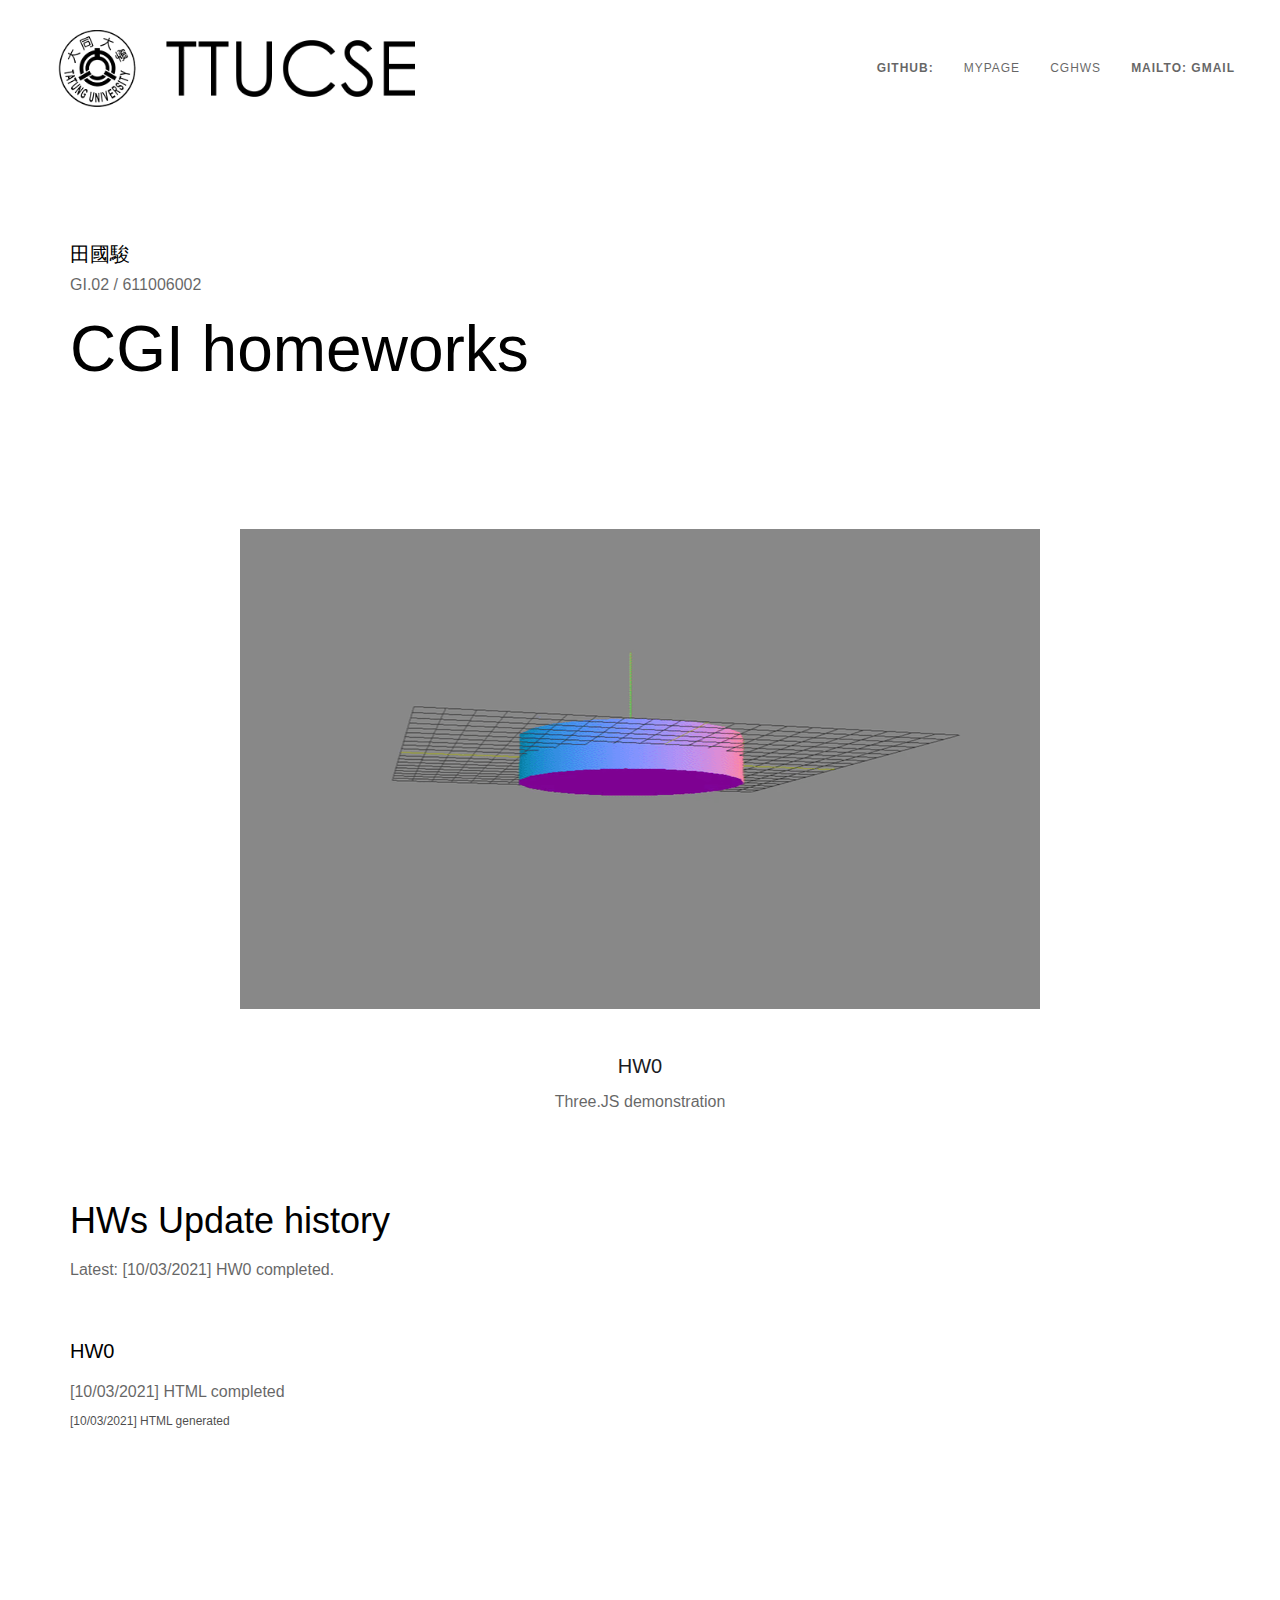
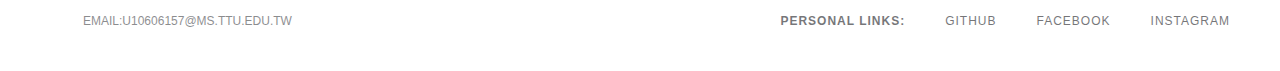
==== commit 69e3ed03: "Update index.html" ====
--- a/index.html
+++ b/index.html
@@ -32,5 +32,5 @@
 <a href="mailto:u10606157@ms.ttu.edu.tw?subject=Issues%20of%20CGhws" class="navigation-item w-nav-link"><b>Mailto: Gmail</b></a>
 </nav>
 <div class="menu-button w-nav-button" style="-webkit-user-select: text;" aria-label="menu" role="button" tabindex="0" aria-controls="w-nav-overlay-0" aria-haspopup="menu" aria-expanded="false">
-<img src="./index_files/6159295193bb55c94da34b27_menu-icon.png" width="22" alt="" class="menu-icon"></div></div></div><div class="w-nav-overlay" data-wf-ignore="" id="w-nav-overlay-0"></div></div><div class="section"><div class="container"><div class="intro-wrap"><div class="name-text">田國駿</div><div class="paragraph-light">GI.02 / 611006002</div><h1 class="heading-jumbo">CGI homeworks</h1></div></div></div><div class="section"><div id="works-grid" class="w-layout-grid works-grid"><div id="w-node-dff26f68-5731-3efa-d3dd-8f65c72d8fa5-82a34b1a" class="div-block"><a href="./hw0/" target="_blank" class="work-image cc-work-1 w-inline-block"></a><div class="work-description"><a href="./hw0/" target="_blank" class="project-name-link">HW0<br></a><div class="paragraph-light">Three.JS demonstration</div></div></div></div><div class="container"><div class="carrer-headline-wrap"><h2>HW Update history</h2><p class="paragraph-light">Latest: [10/03/2021] HW0 completed.</p></div><div class="w-layout-grid work-experience-grid"><div id="w-node-dff26f68-5731-3efa-d3dd-8f65c72d8fc9-82a34b1a" class="work-position-wrap"><div class="position-name-text">HW0</div><div class="paragraph-light cc-position-name">[10/03/2021] HTML completed</div><div class="paragraph-tiny cc-paragraph-tiny-light">[10/03/2021] HTML generated<br></div></div></div></div></div><div class="footer-wrap"><div><a href="mailto:u10606157@ms.ttu.edu.tw?subject=Issues%20of%20CGhws" target="_blank" class="webflow-link w-inline-block"><img src="https://uploads-ssl.webflow.com/6159295093bb554d1da34b16/615936a85c0410e6ef37b19b_75636008_3044413895666193_5035306169352385937_n.png" width="25" alt="" class="webflow-logo-tiny"><div class="paragraph-tiny">Email:u10606157@ms.ttu.edu.tw</div></a></div><div class="footer-links"><a target="_blank" class="footer-item"><b>Personal Links:</b></a><a href="https://github.com/TLExpress/" target="_blank" class="footer-item">Github</a><a href="https://www.facebook.com/tttlex/" target="_blank" class="footer-item">Facebook</a><a href="https://www.instagram.com/tttlexp/" target="_blank" class="footer-item">Instagram</a></div></div><script src="https://d3e54v103j8qbb.cloudfront.net/js/jquery-3.5.1.min.dc5e7f18c8.js?site=6159295093bb554d1da34b16" type="text/javascript" integrity="sha256-9/aliU8dGd2tb6OSsuzixeV4y/faTqgFtohetphbbj0=" crossorigin="anonymous"></script><script src="https://uploads-ssl.webflow.com/6159295093bb554d1da34b16/js/webflow.b418536c3.js" type="text/javascript"></script><!--[if lte IE 9]><script src="//cdnjs.cloudflare.com/ajax/libs/placeholders/3.0.2/placeholders.min.js"></script><![endif]-->
+<img src="./index_files/6159295193bb55c94da34b27_menu-icon.png" width="22" alt="" class="menu-icon"></div></div></div><div class="w-nav-overlay" data-wf-ignore="" id="w-nav-overlay-0"></div></div><div class="section"><div class="container"><div class="intro-wrap"><div class="name-text">田國駿</div><div class="paragraph-light">GI.02 / 611006002</div><h1 class="heading-jumbo">CGI homeworks</h1></div></div></div><div class="section"><div id="works-grid" class="w-layout-grid works-grid"><div id="w-node-dff26f68-5731-3efa-d3dd-8f65c72d8fa5-82a34b1a" class="div-block"><a href="./hw0/" target="_blank" class="work-image cc-work-1 w-inline-block"></a><div class="work-description"><a href="./hw0/" target="_blank" class="project-name-link">HW0<br></a><div class="paragraph-light">Three.JS demonstration</div></div></div></div><div class="container"><div class="carrer-headline-wrap"><h2>HWs Update history</h2><p class="paragraph-light">Latest: [10/03/2021] HW0 completed.</p></div><div class="w-layout-grid work-experience-grid"><div id="w-node-dff26f68-5731-3efa-d3dd-8f65c72d8fc9-82a34b1a" class="work-position-wrap"><div class="position-name-text">HW0</div><div class="paragraph-light cc-position-name">[10/03/2021] HTML completed</div><div class="paragraph-tiny cc-paragraph-tiny-light">[10/03/2021] HTML generated<br></div></div></div></div></div><div class="footer-wrap"><div><a href="mailto:u10606157@ms.ttu.edu.tw?subject=Issues%20of%20CGhws" target="_blank" class="webflow-link w-inline-block"><img src="https://uploads-ssl.webflow.com/6159295093bb554d1da34b16/615936a85c0410e6ef37b19b_75636008_3044413895666193_5035306169352385937_n.png" width="25" alt="" class="webflow-logo-tiny"><div class="paragraph-tiny">Email:u10606157@ms.ttu.edu.tw</div></a></div><div class="footer-links"><a target="_blank" class="footer-item"><b>Personal Links:</b></a><a href="https://github.com/TLExpress/" target="_blank" class="footer-item">Github</a><a href="https://www.facebook.com/tttlex/" target="_blank" class="footer-item">Facebook</a><a href="https://www.instagram.com/tttlexp/" target="_blank" class="footer-item">Instagram</a></div></div><script src="https://d3e54v103j8qbb.cloudfront.net/js/jquery-3.5.1.min.dc5e7f18c8.js?site=6159295093bb554d1da34b16" type="text/javascript" integrity="sha256-9/aliU8dGd2tb6OSsuzixeV4y/faTqgFtohetphbbj0=" crossorigin="anonymous"></script><script src="https://uploads-ssl.webflow.com/6159295093bb554d1da34b16/js/webflow.b418536c3.js" type="text/javascript"></script><!--[if lte IE 9]><script src="//cdnjs.cloudflare.com/ajax/libs/placeholders/3.0.2/placeholders.min.js"></script><![endif]-->
 </body></html>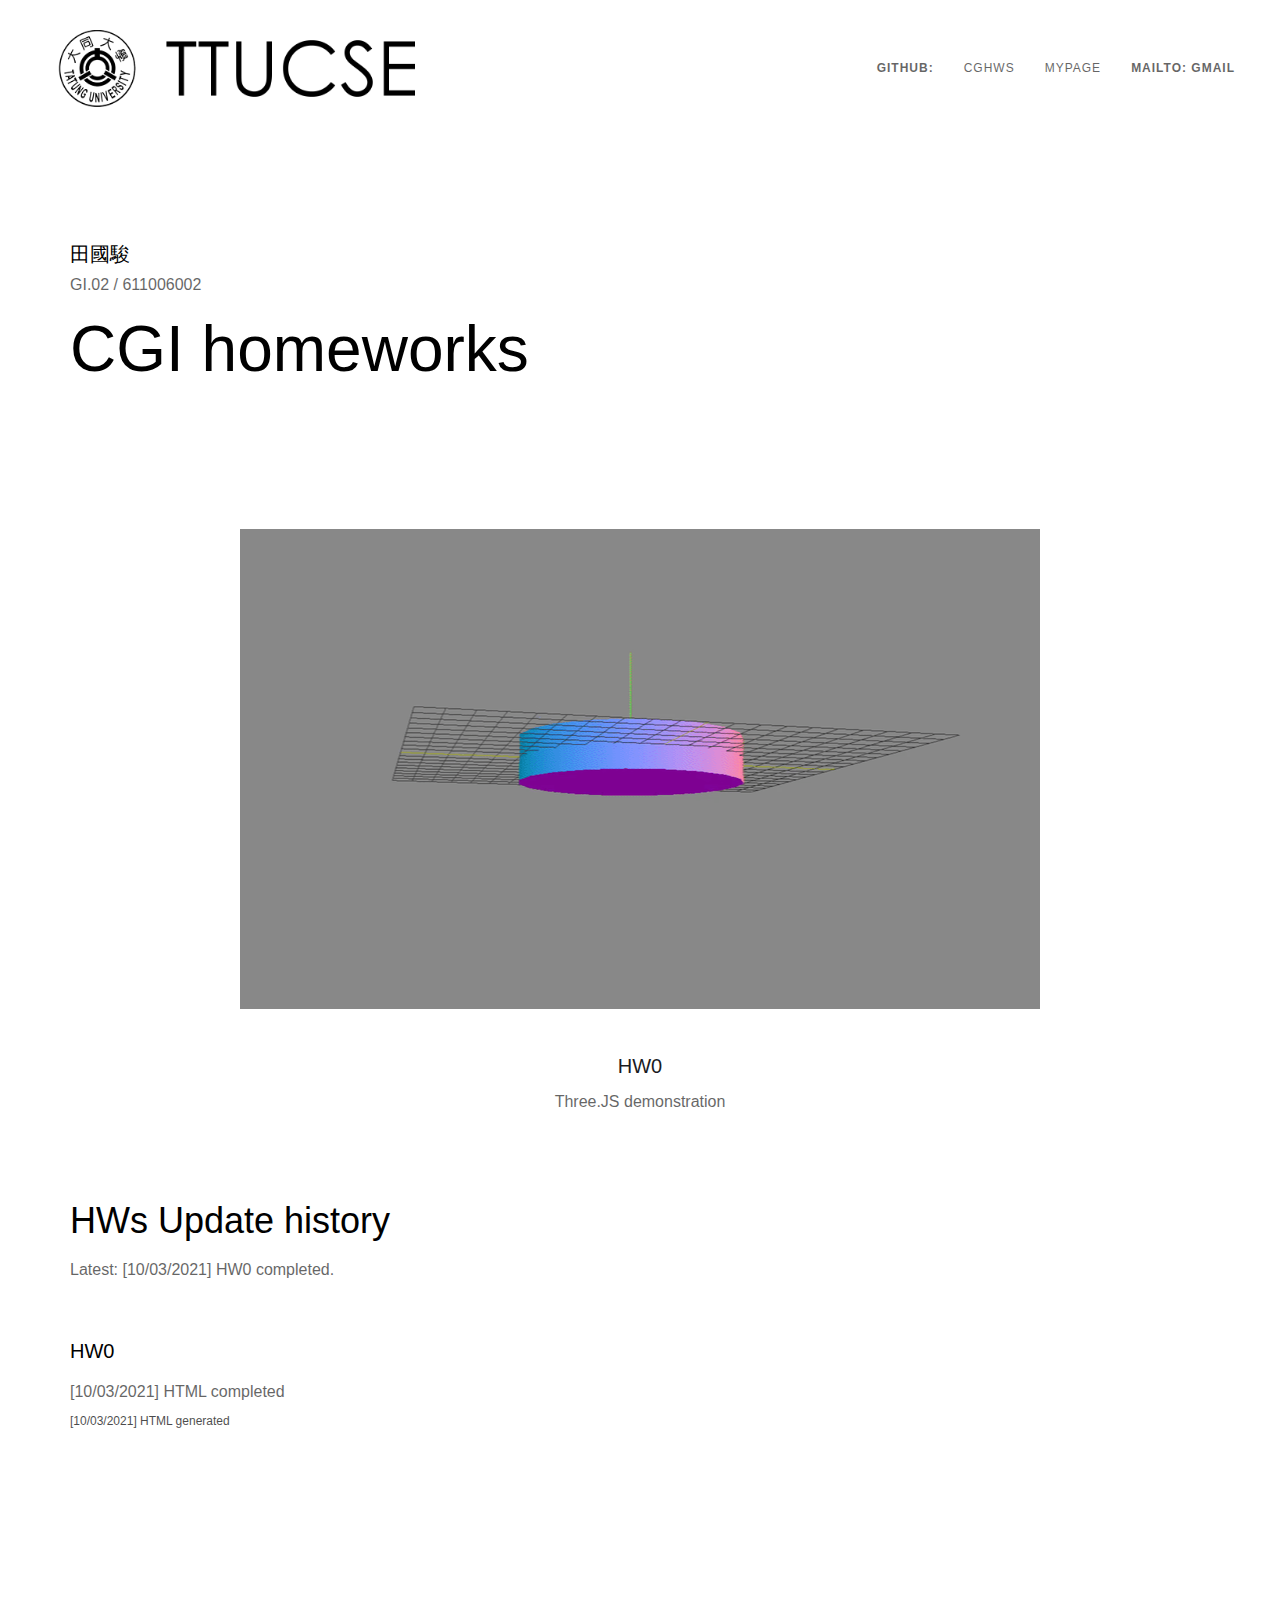
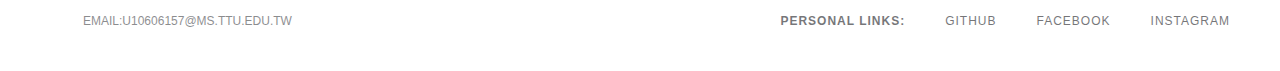
==== commit e45ebbc3: "Update index.html" ====
--- a/index.html
+++ b/index.html
@@ -1,36 +1,95 @@
 <!DOCTYPE html>
 <html>
+<head>
+	<meta content="text/html; charset=utf-8" http-equiv="Content-Type">
+	
+	<title>CGhws autumn 2021</title>
+	<link href="./index_files/cgi-3d2c08.webflow.00d6ffc00.css" rel="stylesheet" type="text/css">
+	<script src="./index_files/webfont.js.%E4%B8%8B%E8%BC%89" type="text/javascript">
+	</script>
+	<link href="./index_files/css" media="all" rel="stylesheet">
+	<script type="text/javascript">
+	WebFont.load({  google: {    families: ["Montserrat:100,100italic,200,200italic,300,300italic,400,400italic,500,500italic,600,600italic,700,700italic,800,800italic,900,900italic"]  }});
+	</script><!--[if lt IE 9]><script src="https://cdnjs.cloudflare.com/ajax/libs/html5shiv/3.7.3/html5shiv.min.js" type="text/javascript"></script><![endif]-->
 
-<head>
-<meta http-equiv="Content-Type" content="text/html; charset=UTF-8">
-<style>.wf-force-outline-none[tabindex="-1"]:focus{outline:none;}</style>
-<title>CGhws autumn 2021</title>
-<link href="./index_files/cgi-3d2c08.webflow.00d6ffc00.css" rel="stylesheet" type="text/css">
-<script src="./index_files/webfont.js.下載" type="text/javascript"></script>
-<link rel="stylesheet" href="./index_files/css" media="all">
-
-<script type="text/javascript">WebFont.load({  google: {    families: ["Montserrat:100,100italic,200,200italic,300,300italic,400,400italic,500,500italic,600,600italic,700,700italic,800,800italic,900,900italic"]  }});</script>
-<!--[if lt IE 9]><script src="https://cdnjs.cloudflare.com/ajax/libs/html5shiv/3.7.3/html5shiv.min.js" type="text/javascript"></script><![endif]-->
-<script type="text/javascript">!function(o,c){var n=c.documentElement,t=" w-mod-";n.className+=t+"js",("ontouchstart"in o||o.DocumentTouch&&c instanceof DocumentTouch)&&(n.className+=t+"touch")}(window,document);</script>
-
-<link href="./index_files/logo2.png" rel="shortcut icon" type="image/x-icon">
-<link href="./index_files/logo2.png" rel="apple-touch-icon">
-
+	<script type="text/javascript">
+	!function(o,c){var n=c.documentElement,t=" w-mod-";n.className+=t+"js",("ontouchstart"in o||o.DocumentTouch&&c instanceof DocumentTouch)&&(n.className+=t+"touch")}(window,document);
+	</script>
+	<link href="./index_files/logo2.png" rel="shortcut icon" type="image/x-icon">
+	<link href="./index_files/logo2.png" rel="apple-touch-icon">
 </head>
-
 <body class="body">
-<div data-collapse="medium" data-animation="default" data-duration="400" data-easing="ease" data-easing2="ease" role="banner" class="navigation w-nav">
-<div class="navigation-items">
-<a aria-current="page" class="logo-link w-nav-brand w--current" aria-label="home">
-<img src="./index_files/61593cf4c8caa127d2fb050c_unnamed.png" width="400" sizes="(max-width: 479px) 100vw, (max-width: 767px) 83vw, 400px" alt="" class="logo-image">
-</a>
-<div class="navigation-wrap">
-<nav role="navigation" class="navigation-items w-nav-menu">
-<a href="https://github.com/" class="navigation-item w-nav-link"><b>Github:</b></a>
-<a href="https://github.com/TLExpress" class="navigation-item w-nav-link">Mypage</a>
-<a href="https://github.com/TLExpress/CGhws/" class="navigation-item w-nav-link">CGhws</a>
-<a href="mailto:u10606157@ms.ttu.edu.tw?subject=Issues%20of%20CGhws" class="navigation-item w-nav-link"><b>Mailto: Gmail</b></a>
-</nav>
-<div class="menu-button w-nav-button" style="-webkit-user-select: text;" aria-label="menu" role="button" tabindex="0" aria-controls="w-nav-overlay-0" aria-haspopup="menu" aria-expanded="false">
-<img src="./index_files/6159295193bb55c94da34b27_menu-icon.png" width="22" alt="" class="menu-icon"></div></div></div><div class="w-nav-overlay" data-wf-ignore="" id="w-nav-overlay-0"></div></div><div class="section"><div class="container"><div class="intro-wrap"><div class="name-text">田國駿</div><div class="paragraph-light">GI.02 / 611006002</div><h1 class="heading-jumbo">CGI homeworks</h1></div></div></div><div class="section"><div id="works-grid" class="w-layout-grid works-grid"><div id="w-node-dff26f68-5731-3efa-d3dd-8f65c72d8fa5-82a34b1a" class="div-block"><a href="./hw0/" target="_blank" class="work-image cc-work-1 w-inline-block"></a><div class="work-description"><a href="./hw0/" target="_blank" class="project-name-link">HW0<br></a><div class="paragraph-light">Three.JS demonstration</div></div></div></div><div class="container"><div class="carrer-headline-wrap"><h2>HWs Update history</h2><p class="paragraph-light">Latest: [10/03/2021] HW0 completed.</p></div><div class="w-layout-grid work-experience-grid"><div id="w-node-dff26f68-5731-3efa-d3dd-8f65c72d8fc9-82a34b1a" class="work-position-wrap"><div class="position-name-text">HW0</div><div class="paragraph-light cc-position-name">[10/03/2021] HTML completed</div><div class="paragraph-tiny cc-paragraph-tiny-light">[10/03/2021] HTML generated<br></div></div></div></div></div><div class="footer-wrap"><div><a href="mailto:u10606157@ms.ttu.edu.tw?subject=Issues%20of%20CGhws" target="_blank" class="webflow-link w-inline-block"><img src="https://uploads-ssl.webflow.com/6159295093bb554d1da34b16/615936a85c0410e6ef37b19b_75636008_3044413895666193_5035306169352385937_n.png" width="25" alt="" class="webflow-logo-tiny"><div class="paragraph-tiny">Email:u10606157@ms.ttu.edu.tw</div></a></div><div class="footer-links"><a target="_blank" class="footer-item"><b>Personal Links:</b></a><a href="https://github.com/TLExpress/" target="_blank" class="footer-item">Github</a><a href="https://www.facebook.com/tttlex/" target="_blank" class="footer-item">Facebook</a><a href="https://www.instagram.com/tttlexp/" target="_blank" class="footer-item">Instagram</a></div></div><script src="https://d3e54v103j8qbb.cloudfront.net/js/jquery-3.5.1.min.dc5e7f18c8.js?site=6159295093bb554d1da34b16" type="text/javascript" integrity="sha256-9/aliU8dGd2tb6OSsuzixeV4y/faTqgFtohetphbbj0=" crossorigin="anonymous"></script><script src="https://uploads-ssl.webflow.com/6159295093bb554d1da34b16/js/webflow.b418536c3.js" type="text/javascript"></script><!--[if lte IE 9]><script src="//cdnjs.cloudflare.com/ajax/libs/placeholders/3.0.2/placeholders.min.js"></script><![endif]-->
-</body></html>+	<div class="navigation w-nav" data-animation="default" data-collapse="medium" data-duration="400" data-easing="ease" data-easing2="ease" role="banner">
+		<div class="navigation-items">
+			<a aria-label="home" class="logo-link w-nav-brand w--current"><img alt="" class="logo-image" sizes="(max-width: 479px) 100vw, (max-width: 767px) 83vw, 400px" src="./index_files/61593cf4c8caa127d2fb050c_unnamed.png" width="400"></a>
+			<div class="navigation-wrap">
+				<nav class="navigation-items w-nav-menu" role="navigation">
+					<a class="navigation-item w-nav-link" href="https://github.com/"><b>Github:</b></a> <a class="navigation-item w-nav-link" href="https://github.com/TLExpress/CGhws/">CGhws</a> <a class="navigation-item w-nav-link" href="https://github.com/TLExpress">Mypage</a> <a class="navigation-item w-nav-link" href="mailto:u10606157@ms.ttu.edu.tw?subject=Issues%20of%20CGhws"><b>Mailto: Gmail</b></a>
+				</nav>
+				<div aria-controls="w-nav-overlay-0" aria-expanded="false" aria-haspopup="menu" aria-label="menu" class="menu-button w-nav-button" role="button" style="-webkit-user-select: text;" tabindex="0"><img alt="" class="menu-icon" src="./index_files/6159295193bb55c94da34b27_menu-icon.png" width="22"></div>
+			</div>
+		</div>
+		<div class="w-nav-overlay" data-wf-ignore="" id="w-nav-overlay-0"></div>
+	</div>
+	<div class="section">
+		<div class="container">
+			<div class="intro-wrap">
+				<div class="name-text">
+					田國駿
+				</div>
+				<div class="paragraph-light">
+					GI.02 / 611006002
+				</div>
+				<h1 class="heading-jumbo">CGI homeworks</h1>
+			</div>
+		</div>
+	</div>
+	<div class="section">
+		<div class="w-layout-grid works-grid" id="works-grid">
+			<div class="div-block" id="w-node-dff26f68-5731-3efa-d3dd-8f65c72d8fa5-82a34b1a">
+				<a class="work-image cc-work-1 w-inline-block" href="./hw0/" target="_blank"></a>
+				<div class="work-description">
+					<a class="project-name-link" href="./hw0/" target="_blank">HW0<br></a>
+					<div class="paragraph-light">
+						Three.JS demonstration
+					</div>
+				</div>
+			</div>
+		</div>
+		<div class="container">
+			<div class="carrer-headline-wrap">
+				<h2>HWs Update history</h2>
+				<p class="paragraph-light">Latest: [10/03/2021] HW0 completed.</p>
+			</div>
+			<div class="w-layout-grid work-experience-grid">
+				<div class="work-position-wrap" id="w-node-dff26f68-5731-3efa-d3dd-8f65c72d8fc9-82a34b1a">
+					<div class="position-name-text">
+						HW0
+					</div>
+					<div class="paragraph-light cc-position-name">
+						[10/03/2021] HTML completed
+					</div>
+					<div class="paragraph-tiny cc-paragraph-tiny-light">
+						[10/03/2021] HTML generated<br>
+					</div>
+				</div>
+			</div>
+		</div>
+	</div>
+	<div class="footer-wrap">
+		<div>
+			<a class="webflow-link w-inline-block" href="mailto:u10606157@ms.ttu.edu.tw?subject=Issues%20of%20CGhws" target="_blank"><img alt="" class="webflow-logo-tiny" src="https://uploads-ssl.webflow.com/6159295093bb554d1da34b16/615936a85c0410e6ef37b19b_75636008_3044413895666193_5035306169352385937_n.png" width="25">
+			<div class="paragraph-tiny">
+				Email:u10606157@ms.ttu.edu.tw
+			</div></a>
+		</div>
+		<div class="footer-links">
+			<a class="footer-item" target="_blank"><b>Personal Links:</b></a><a class="footer-item" href="https://github.com/TLExpress/" target="_blank">Github</a><a class="footer-item" href="https://www.facebook.com/tttlex/" target="_blank">Facebook</a><a class="footer-item" href="https://www.instagram.com/tttlexp/" target="_blank">Instagram</a>
+		</div>
+	</div>
+	<script src="https://d3e54v103j8qbb.cloudfront.net/js/jquery-3.5.1.min.dc5e7f18c8.js?site=6159295093bb554d1da34b16" type="text/javascript">
+	</script>
+	<script src="https://uploads-ssl.webflow.com/6159295093bb554d1da34b16/js/webflow.b418536c3.js" type="text/javascript">
+	</script><!--[if lte IE 9]><script src="//cdnjs.cloudflare.com/ajax/libs/placeholders/3.0.2/placeholders.min.js"></script><![endif]-->
+</body>
+</html>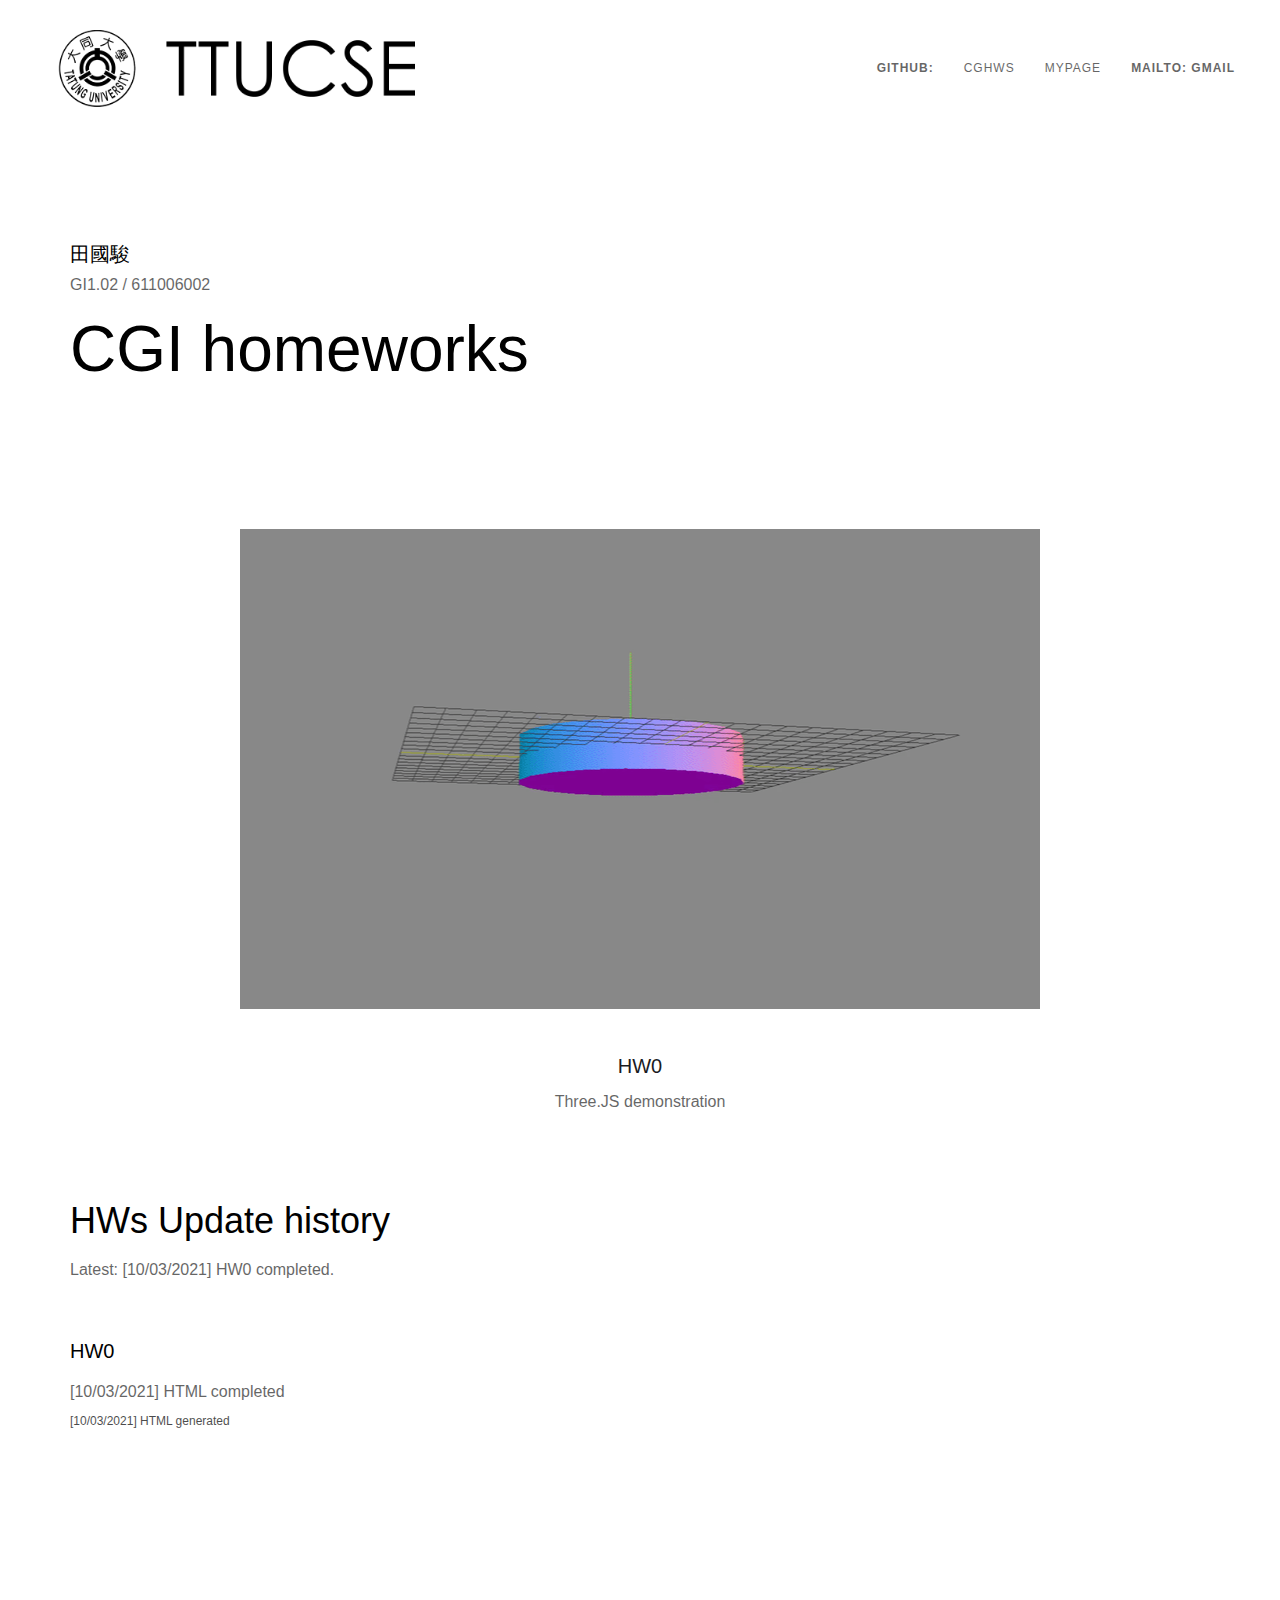
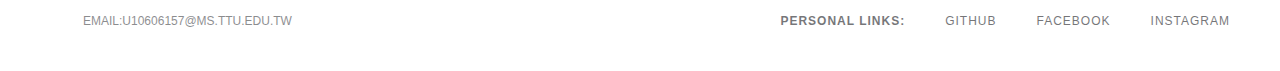
==== commit 471c4f2b: "GI.02→GI1.02" ====
--- a/index.html
+++ b/index.html
@@ -38,7 +38,7 @@
 					田國駿
 				</div>
 				<div class="paragraph-light">
-					GI.02 / 611006002
+					GI1.02 / 611006002
 				</div>
 				<h1 class="heading-jumbo">CGI homeworks</h1>
 			</div>
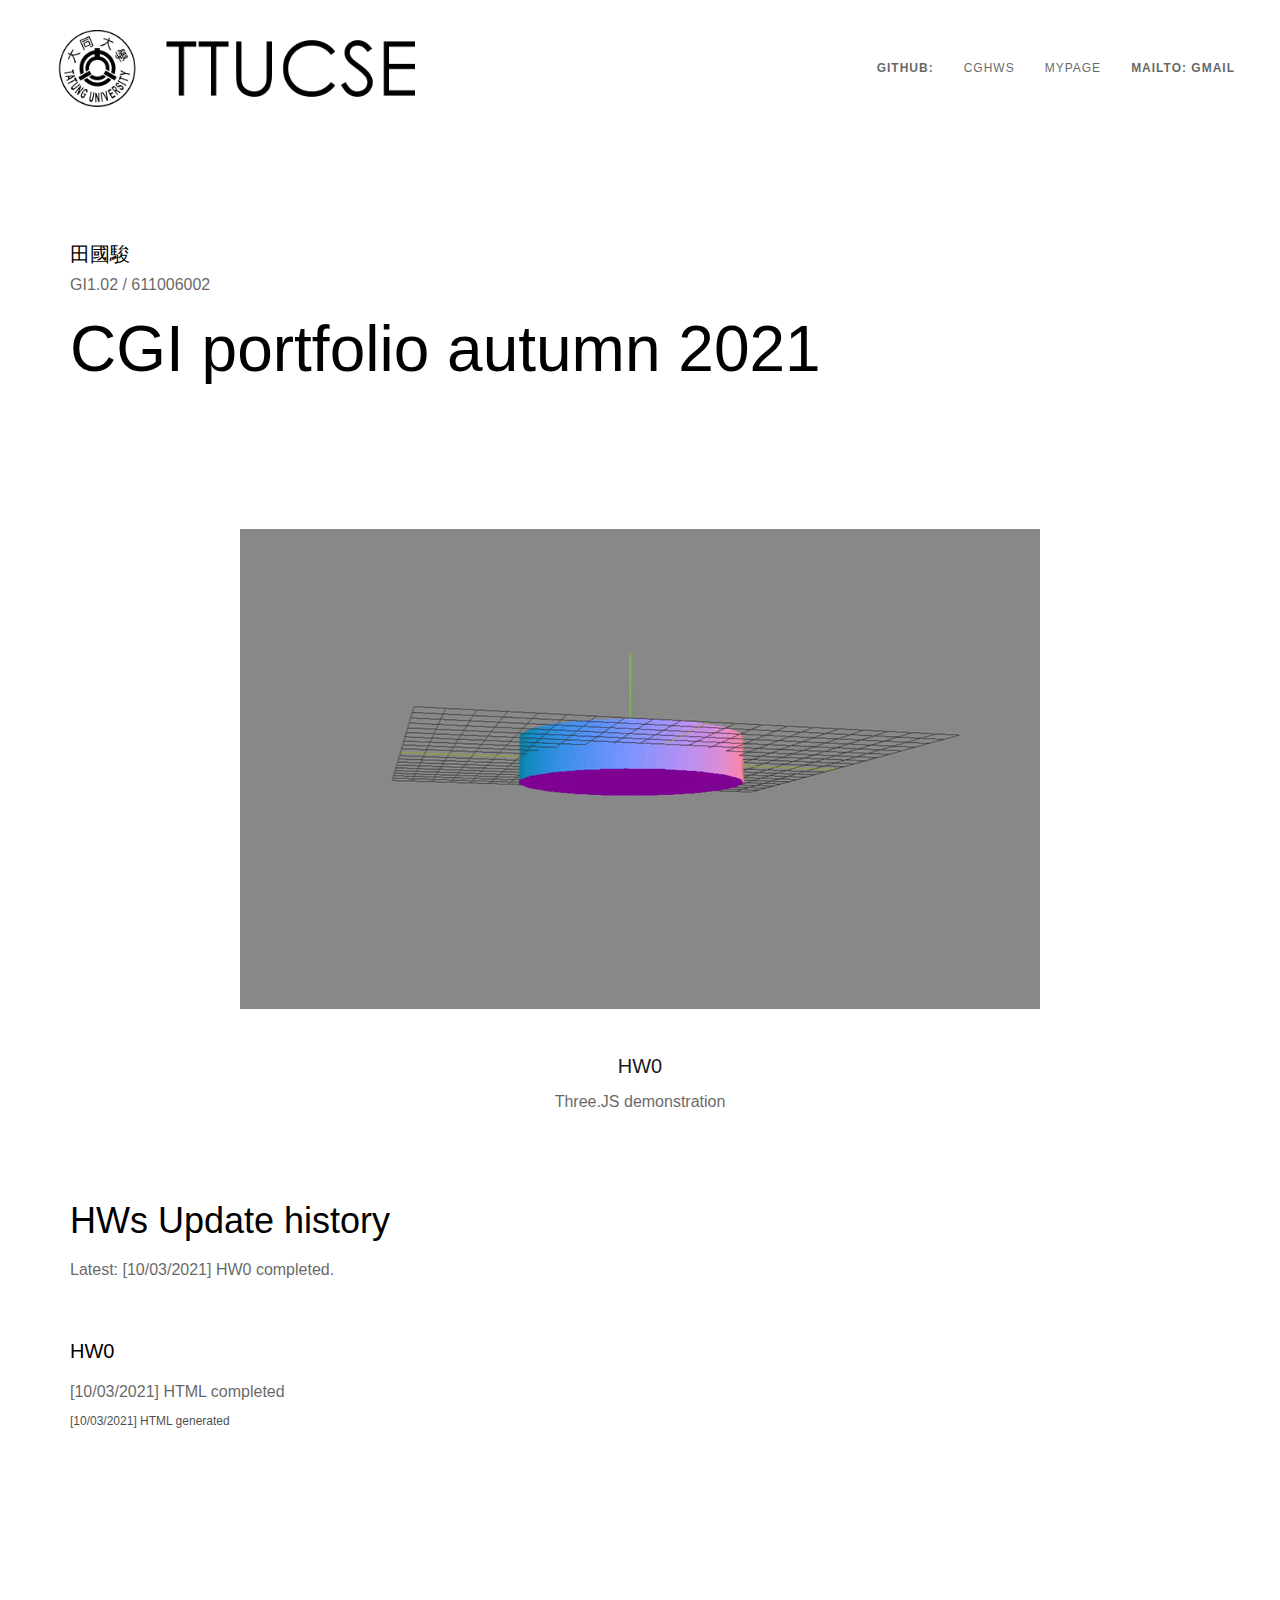
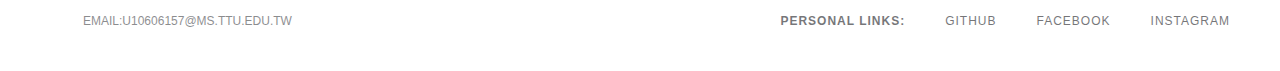
==== commit 0f24ac9a: "CGI homeworks → CGI portfolio autumn 2021" ====
--- a/index.html
+++ b/index.html
@@ -40,7 +40,7 @@
 				<div class="paragraph-light">
 					GI1.02 / 611006002
 				</div>
-				<h1 class="heading-jumbo">CGI homeworks</h1>
+				<h1 class="heading-jumbo">CGI portfolio autumn 2021</h1>
 			</div>
 		</div>
 	</div>
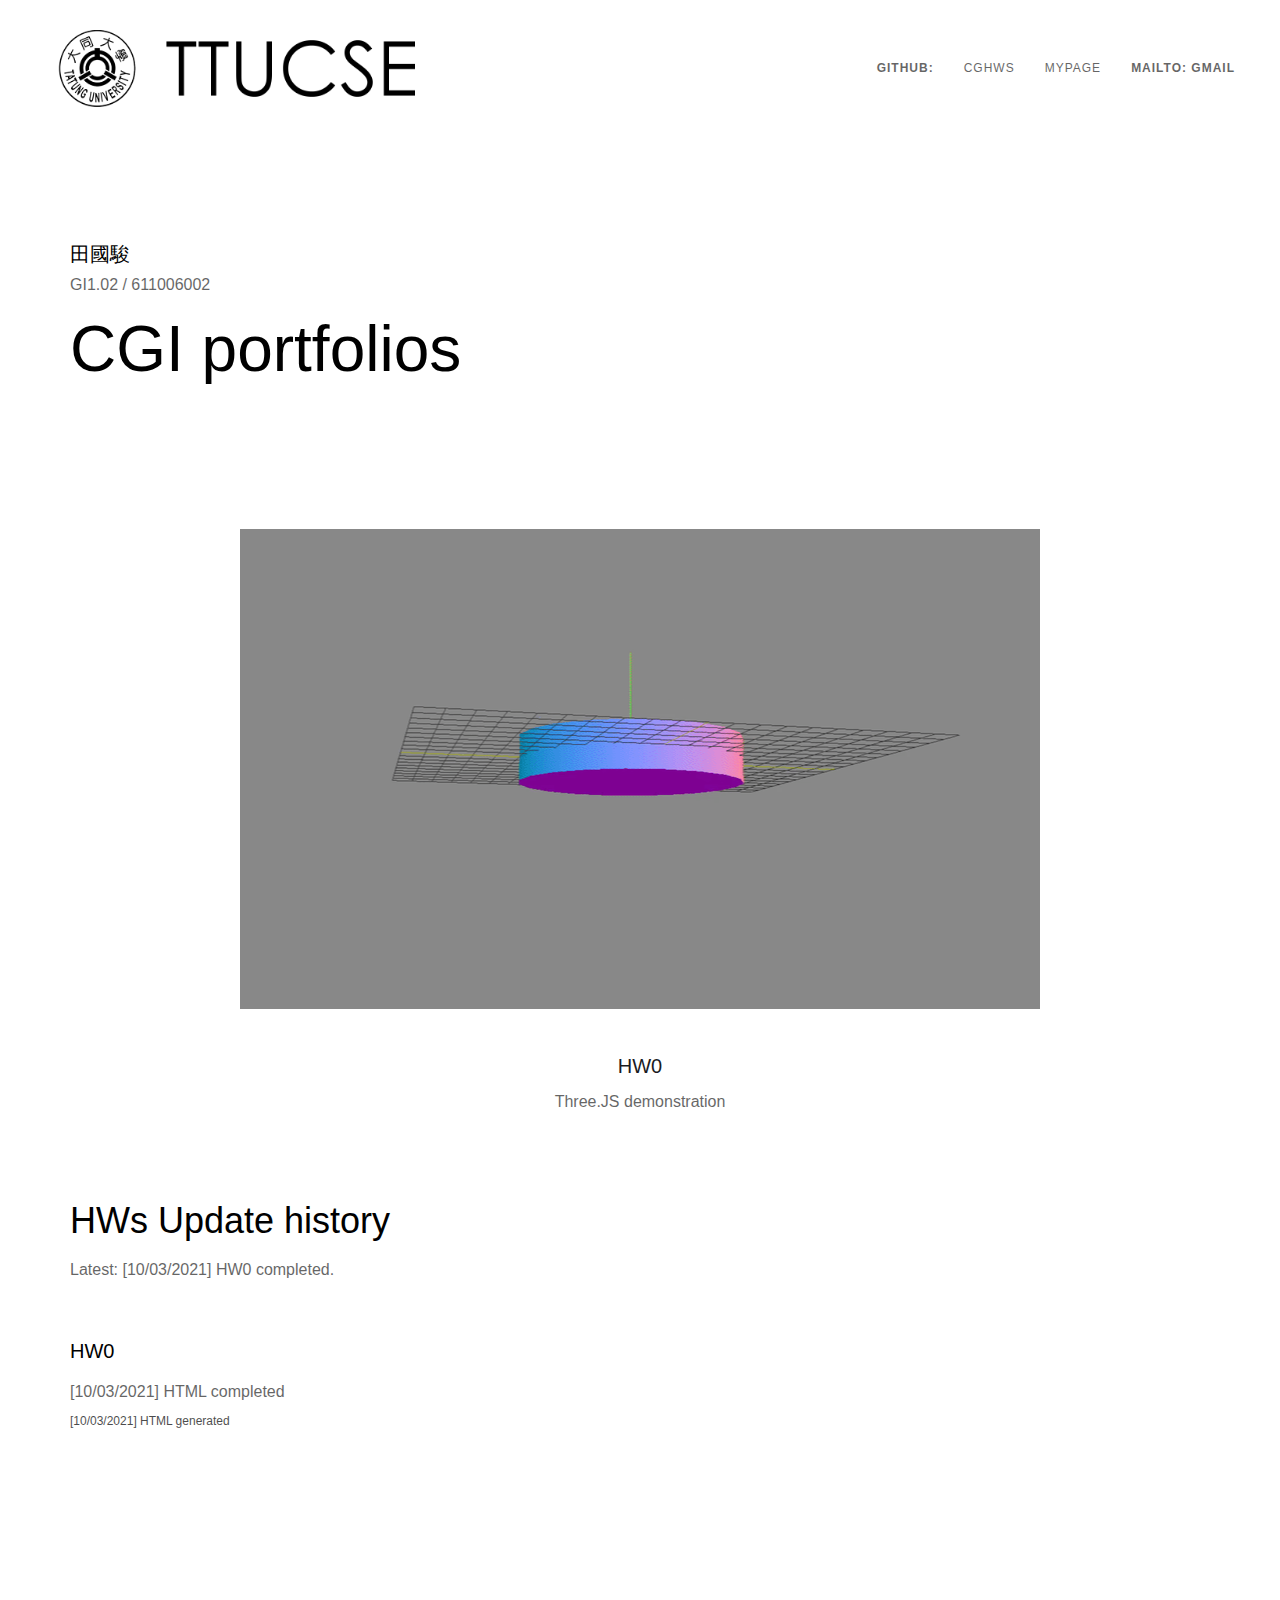
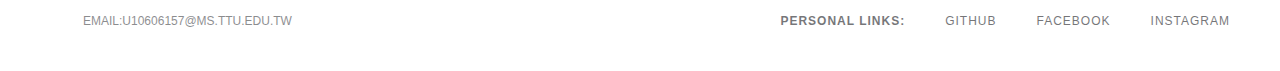
==== commit 4c0871aa: "CGI portfolio autumn 2021 → CGI portfolios" ====
--- a/index.html
+++ b/index.html
@@ -40,7 +40,7 @@
 				<div class="paragraph-light">
 					GI1.02 / 611006002
 				</div>
-				<h1 class="heading-jumbo">CGI portfolio autumn 2021</h1>
+				<h1 class="heading-jumbo">CGI portfolios</h1>
 			</div>
 		</div>
 	</div>
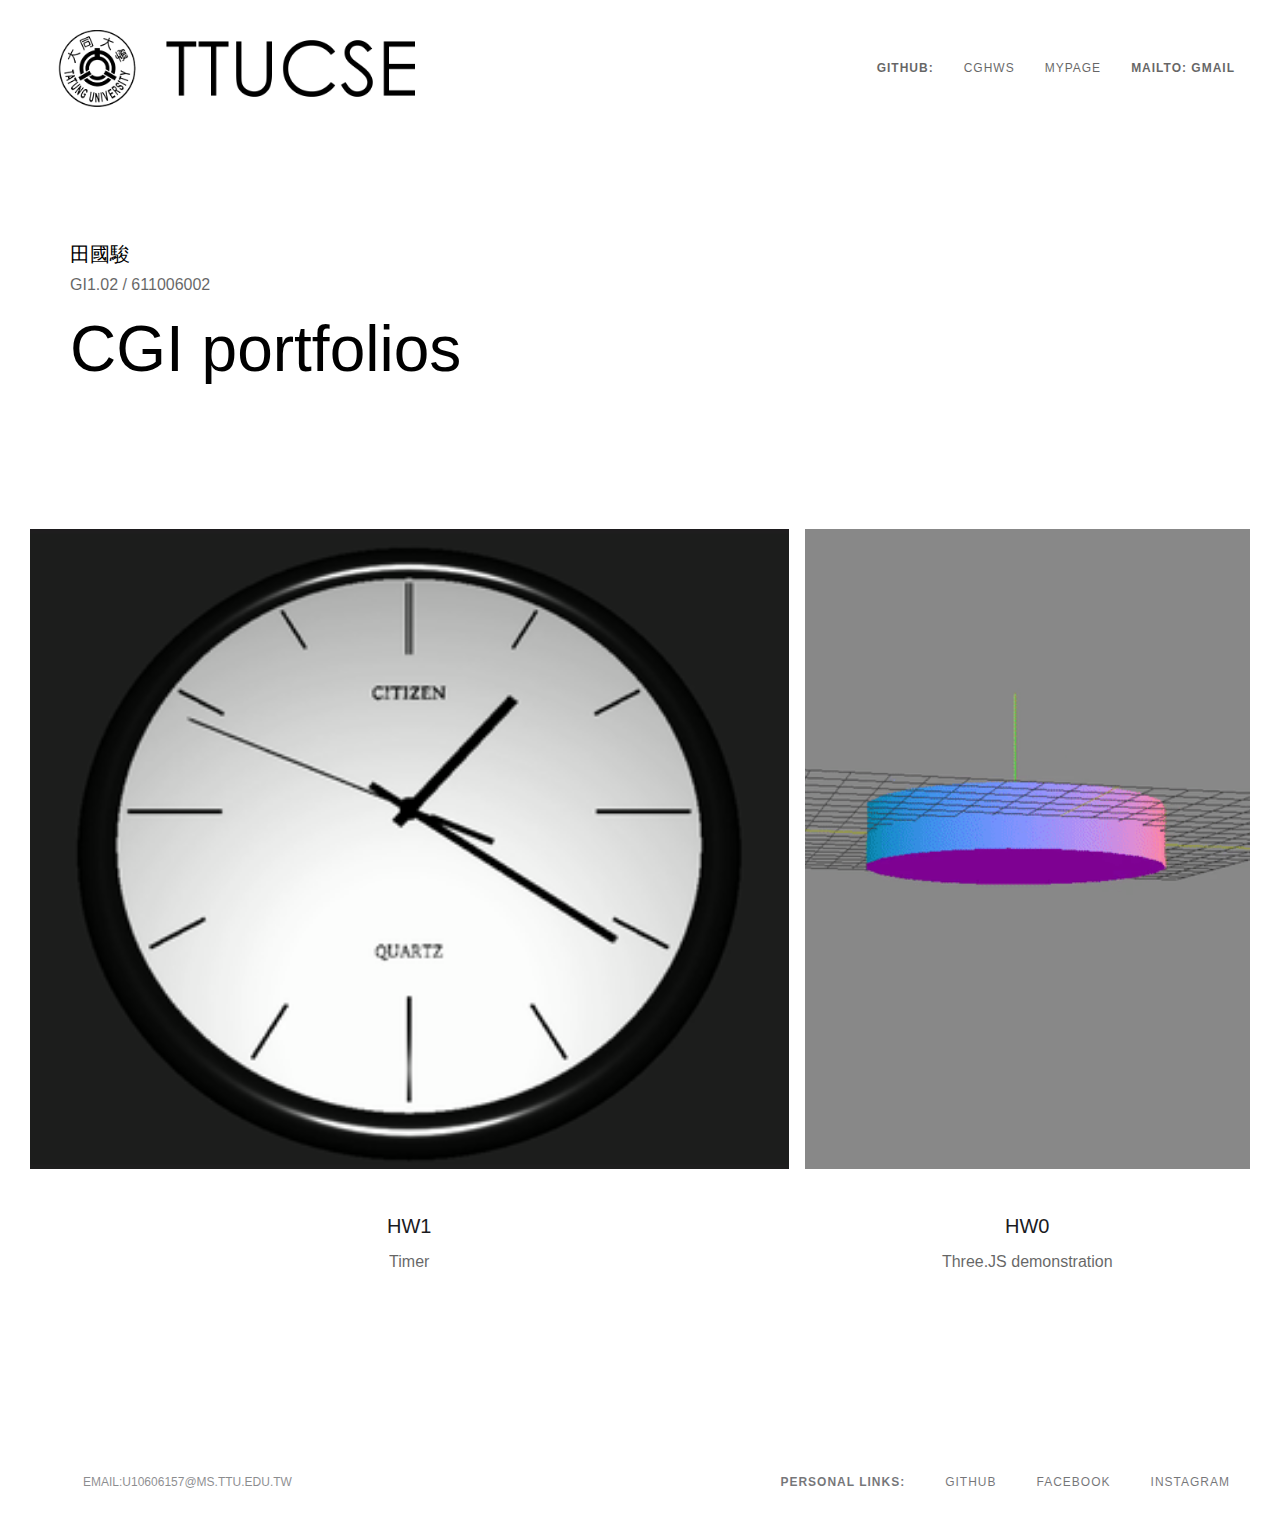
==== commit d61fc472: "hw1 done" ====
--- a/index.html
+++ b/index.html
@@ -45,36 +45,26 @@
 		</div>
 	</div>
 	<div class="section">
-		<div class="w-layout-grid works-grid" id="works-grid">
-			<div class="div-block" id="w-node-dff26f68-5731-3efa-d3dd-8f65c72d8fa5-82a34b1a">
-				<a class="work-image cc-work-1 w-inline-block" href="./hw0/" target="_blank"></a>
+		<div id="works-grid" class="w-layout-grid works-grid">
+				<div class="div-block" id="w-node-dff26f68-5731-3efa-d3dd-8f65c72d8fa5-4b618198">
+				   <a class="work-image cc-work-1 w-inline-block" href="./hw0/" target="_blank"></a>
 				<div class="work-description">
 					<a class="project-name-link" href="./hw0/" target="_blank">HW0<br></a>
 					<div class="paragraph-light">
 						Three.JS demonstration
 					</div>
 				</div>
-			</div>
-		</div>
-		<div class="container">
-			<div class="carrer-headline-wrap">
-				<h2>HWs Update history</h2>
-				<p class="paragraph-light">Latest: [10/03/2021] HW0 completed.</p>
-			</div>
-			<div class="w-layout-grid work-experience-grid">
-				<div class="work-position-wrap" id="w-node-dff26f68-5731-3efa-d3dd-8f65c72d8fc9-82a34b1a">
-					<div class="position-name-text">
-						HW0
-					</div>
-					<div class="paragraph-light cc-position-name">
-						[10/03/2021] HTML completed
-					</div>
-					<div class="paragraph-tiny cc-paragraph-tiny-light">
-						[10/03/2021] HTML generated<br>
+				</div>
+				<div class="div-block" id="w-node-dff26f68-5731-3efa-d3dd-8f65c72d8fa5-82a34b1a">
+				<a class="work-image cc-work-2 w-inline-block" href="./hw1/" target="_blank"></a>
+				<div class="work-description">
+					<a class="project-name-link" href="./hw1/" target="_blank">HW1<br></a>
+					<div class="paragraph-light">
+						Timer
 					</div>
 				</div>
 			</div>
-		</div>
+			 </div>
 	</div>
 	<div class="footer-wrap">
 		<div>
--- a/index_files/cgi-3d2c08.webflow.00d6ffc00.css
+++ b/index_files/cgi-3d2c08.webflow.00d6ffc00.css
@@ -517,14 +517,22 @@
 }
 
 .works-grid {
-  display: block;
+  display: -ms-grid;
+  display: grid;
   margin-bottom: 80px;
+  -webkit-box-pack: stretch;
+  -webkit-justify-content: stretch;
+  -ms-flex-pack: stretch;
+  justify-content: stretch;
+  grid-auto-columns: 1fr;
+  grid-column-gap: 16px;
+  grid-row-gap: 16px;
   grid-template-areas: ". . ."
     ". . .";
-  -ms-grid-columns: 1.5fr 1fr;
-  grid-template-columns: 1.5fr 1fr;
-  -ms-grid-rows: auto auto;
-  grid-template-rows: auto auto;
+  -ms-grid-columns: 1.5fr 16px 1fr 16px 1.5fr;
+  grid-template-columns: 1.5fr 1fr 1.5fr;
+  -ms-grid-rows: auto;
+  grid-template-rows: auto;
 }
 
 .carrer-headline-wrap {
@@ -571,8 +579,8 @@
 .work-image.cc-work-1 {
   width: auto;
   height: auto;
-  min-height: 480px;
-  max-width: 800px;
+  min-height: 640px;
+  /*max-width: 800px;*/
   margin-right: auto;
   margin-left: auto;
   -webkit-flex-wrap: nowrap;
@@ -583,7 +591,16 @@
 }
 
 .work-image.cc-work-2 {
-  background-image: url("https://uploads-ssl.webflow.com/6159295093bb554d1da34b16/6159295193bb55a891a34b2a_portfolio%202%20-%20wide.svg");
+  width: auto;
+  height: auto;
+  min-height: 640px;
+  /*max-width: 800px;*/
+  margin-right: auto;
+  margin-left: auto;
+  -webkit-flex-wrap: nowrap;
+  -ms-flex-wrap: nowrap;
+  flex-wrap: nowrap;
+  background-image: url("../hw1/thumb.gif");
   background-size: cover;
 }
 
